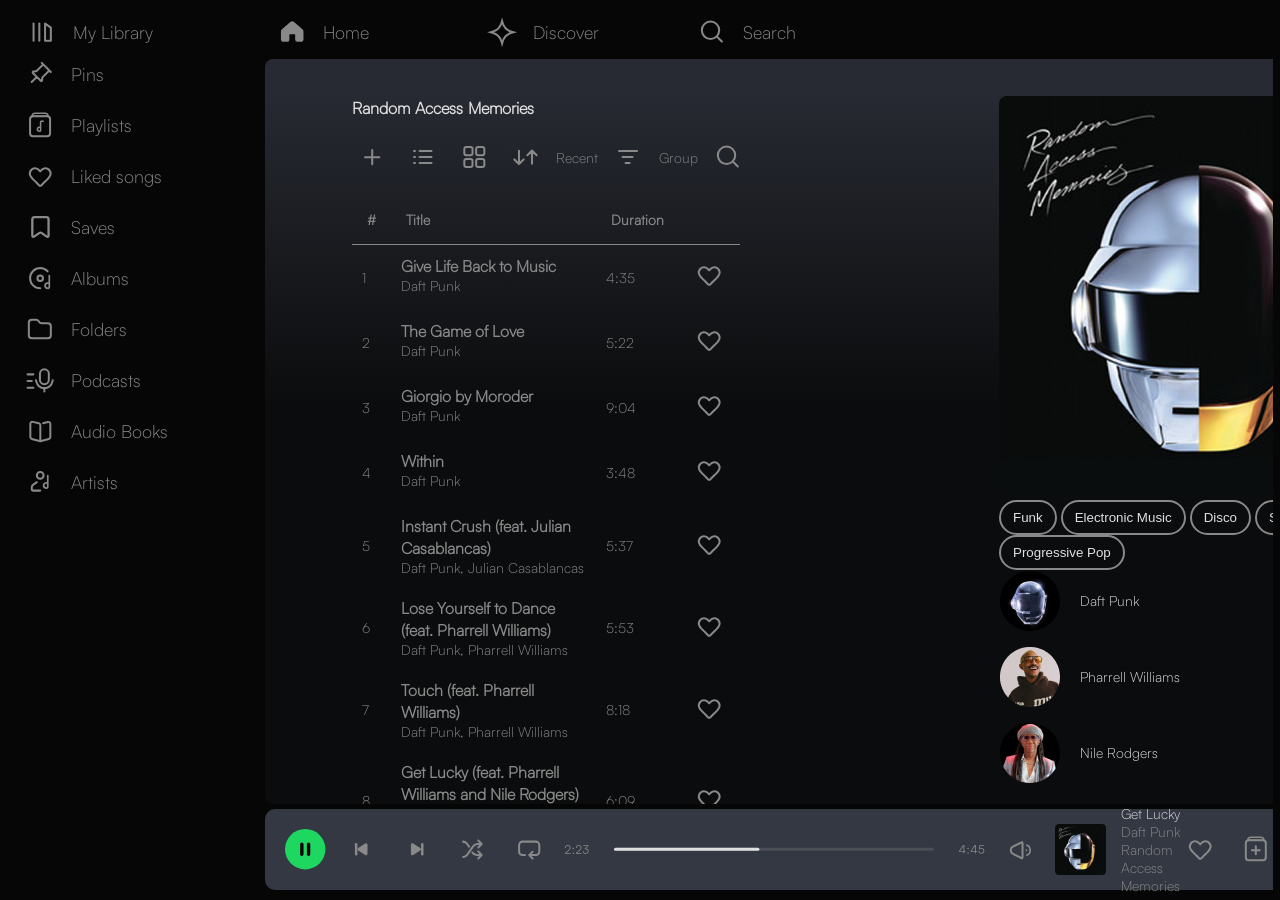
==== pages/album.html @ 38fa193d "add animations" ====
<!DOCTYPE html>
<html lang="en">

<head>
    <meta charset="UTF-8">
    <meta name="viewport" content="width=device-width, initial-scale=1.0">
    <link rel="stylesheet" href="../css/main.css">
    <title>Document</title>
</head>

<body>

    <div class="main-layout container">

        <header class="header-container">

            <!-- Horizontal navigation with 2 lists -->
            <nav class="top-sidebar">

                <!-- 1st list/main navigation top right -->

                <div class="header-navigation">
                    <ul class="main-nav-list">

                        <li class="nav-link"><a href="/pages/library.html">

                                <svg class="nav-icon" width="41" height="41" viewBox="0 0 41 41" fill="none"
                                    xmlns="http://www.w3.org/2000/svg">
                                    <path d="M11.562 11.5625V28.8493" stroke="#898989" stroke-width="2.02054"
                                        stroke-linecap="round" stroke-linejoin="round" />
                                    <path d="M17.3242 11.5625V28.8493" stroke="#898989" stroke-width="2.02054"
                                        stroke-linecap="round" stroke-linejoin="round" />
                                    <path d="M23.0865 28.8493V11.5625L28.8488 15.5518V28.8493H23.0865Z" stroke="#898989"
                                        stroke-width="2.02054" stroke-linecap="round" stroke-linejoin="round" />
                                </svg>

                                <span class="nav-text">My Library</span>
                            </a>
                        </li>

                        <li class="nav-link"><a href="/index.html">

                                <svg class="nav-icon" width="41" height="41" viewBox="0 0 41 41" fill="none"
                                    xmlns="http://www.w3.org/2000/svg">
                                    <path
                                        d="M10.1027 19.4329V26.9414C10.1027 27.8713 10.8565 28.6251 11.7865 28.6251H15.154C15.7202 28.6538 16.195 28.2025 16.195 27.6356V22.7282C16.195 21.8025 16.9422 21.0504 17.8679 21.0445L22.6554 21.0135C23.5896 21.0074 24.3501 21.7631 24.3501 22.6972V27.7185C24.3501 28.2192 24.756 28.6251 25.2567 28.6251H28.6243C29.5542 28.6251 30.3081 27.8713 30.3081 26.9414V19.4329C30.3081 18.9376 30.09 18.4674 29.7119 18.1475L21.293 11.0238C20.6652 10.4926 19.7456 10.4926 19.1178 11.0238L10.6988 18.1475C10.3208 18.4674 10.1027 18.9376 10.1027 19.4329Z"
                                        fill="#898989" stroke="#898989" stroke-width="2.3573" stroke-linecap="round"
                                        stroke-linejoin="round" />
                                </svg>

                                <span class="nav-text">Home</span></a></li>

                        <li class="nav-link"><a href="#">

                                <svg class="nav-icon" width="41" height="41" viewBox="0 0 41 41" fill="none"
                                    xmlns="http://www.w3.org/2000/svg">
                                    <path
                                        d="M20.5903 10.8229C21.8159 15.1881 25.2271 18.5993 29.5923 19.8249L31.3872 20.3288L29.5923 20.8327C25.2271 22.0583 21.8159 25.4695 20.5903 29.8346L20.0864 31.6296L19.5825 29.8346C18.357 25.4695 14.9457 22.0583 10.5806 20.8327L8.78564 20.3288L10.5806 19.8249C14.9457 18.5993 18.357 15.1881 19.5825 10.8229L20.0864 9.028L20.5903 10.8229Z"
                                        stroke="#898989" stroke-width="2" />
                                </svg>

                                <span class="nav-text">Discover</span>
                            </a>
                        </li>

                        <li class="nav-link"><a href="./search.html">

                                <svg class="nav-icon" width="41" height="41" viewBox="0 0 41 41" fill="none"
                                    xmlns="http://www.w3.org/2000/svg">
                                    <path
                                        d="M24.7356 24.3607C26.2732 22.7923 27.2213 20.6437 27.2213 18.2738C27.2213 13.4713 23.3281 9.57812 18.5256 9.57812C13.7232 9.57812 9.82999 13.4713 9.82999 18.2738C9.82999 23.0763 13.7232 26.9694 18.5256 26.9694C20.9582 26.9694 23.1574 25.9706 24.7356 24.3607ZM24.7356 24.3607L29.83 29.5781"
                                        stroke="#898989" stroke-width="2.02054" stroke-linecap="round" />
                                </svg>

                                <span class="nav-text">Search</span>
                            </a>
                        </li>

                    </ul>
                </div>

                <!-- 2nd list / Top left navigation with icons inside -->

                <div class="icon-nav">
                    <ul class="action-nav-list">
                        <li class="top-nav-link"><a href="#">
                                <svg class="nav-icon" width="41" height="41" viewBox="0 0 41 41" fill="none"
                                    xmlns="http://www.w3.org/2000/svg">
                                    <path
                                        d="M27.8736 24.2741H12.8179C11.6282 24.2741 10.9784 22.8866 11.74 21.9727L12.9945 20.4673C13.2098 20.2088 13.3174 19.882 13.3141 19.5456C13.2934 17.4262 13.6655 9.54102 20.3457 9.54102C27.0259 9.54102 27.398 17.4262 27.3774 19.5456C27.3741 19.882 27.4816 20.2088 27.697 20.4673L28.9515 21.9727C29.7131 22.8866 29.0632 24.2741 27.8736 24.2741Z"
                                        stroke="#898989" stroke-width="1.6838" stroke-linecap="round"
                                        stroke-linejoin="round" />
                                    <path
                                        d="M16.8379 27.0801C16.8379 27.0801 17.5395 29.1848 20.3458 29.1848C23.1521 29.1848 23.8536 27.0801 23.8536 27.0801"
                                        stroke="#898989" stroke-width="1.6838" stroke-linecap="round"
                                        stroke-linejoin="round" />
                                </svg>
                            </a>
                        </li>

                        <li class="top-nav-link"><a href="#">
                                <svg class="nav-icon" width="41" height="41" viewBox="0 0 41 41" fill="none"
                                    xmlns="http://www.w3.org/2000/svg">
                                    <path
                                        d="M24.7338 12.4639C24.9425 12.9074 25.4713 13.0978 25.9148 12.889C26.3583 12.6803 26.5487 12.1515 26.3399 11.708L24.7338 12.4639ZM13.8048 16.1865C14.6809 16.0443 14.6809 16.0447 14.681 16.0451C14.681 16.0452 14.6811 16.0456 14.6811 16.0457C14.6812 16.0461 14.6812 16.0464 14.6812 16.0465C14.6813 16.0468 14.6813 16.0467 14.6812 16.0462C14.681 16.0451 14.6806 16.0424 14.68 16.0382C14.6787 16.0296 14.6766 16.0148 14.674 15.9941C14.6687 15.9526 14.6611 15.8877 14.6536 15.8029C14.6385 15.6328 14.6236 15.3846 14.6263 15.0851C14.6318 14.4798 14.7089 13.6967 14.9783 12.9307C15.2453 12.1715 15.6926 11.4504 16.4326 10.914C17.1704 10.3793 18.2742 9.97351 19.9514 9.97351V8.19836C17.9791 8.19836 16.4899 8.68016 15.3908 9.47676C14.2941 10.2717 13.661 11.3258 13.3037 12.3418C12.9488 13.3509 12.8578 14.3429 12.8512 15.069C12.8479 15.4352 12.866 15.7418 12.8854 15.96C12.8951 16.0693 12.9052 16.157 12.9132 16.2195C12.9172 16.2508 12.9207 16.2758 12.9234 16.2941C12.9247 16.3033 12.9259 16.3108 12.9267 16.3166C12.9272 16.3195 12.9276 16.3219 12.9279 16.324C12.9281 16.325 12.9282 16.3259 12.9283 16.3267C12.9284 16.3271 12.9285 16.3276 12.9285 16.3278C12.9286 16.3282 12.9287 16.3287 13.8048 16.1865ZM19.9514 9.97351C21.4562 9.97351 22.4981 10.3005 23.2263 10.7507C23.9524 11.1996 24.4245 11.8067 24.7338 12.4639L26.3399 11.708C25.9085 10.7913 25.2234 9.89837 24.1597 9.24076C23.0981 8.58443 21.7176 8.19836 19.9514 8.19836V9.97351Z"
                                        fill="#898989" />
                                    <path
                                        d="M26.1644 16.6309H13.7384C12.2678 16.6309 11.0757 17.823 11.0757 19.2936V28.6131C11.0757 30.0837 12.2678 31.2758 13.7384 31.2758H26.1644C27.635 31.2758 28.8271 30.0837 28.8271 28.6131V19.2936C28.8271 17.823 27.635 16.6309 26.1644 16.6309Z"
                                        stroke="#898989" stroke-width="1.77515" />
                                    <circle cx="19.9514" cy="24.1744" r="2.66272" stroke="#898989"
                                        stroke-width="1.77515" />
                                </svg>
                            </a>
                        </li>


                        <li class="top-nav-link"><a href="#">
                                <svg class="nav-icon-double" width="41" height="41" viewBox="0 0 41 41" fill="none"
                                    xmlns="http://www.w3.org/2000/svg">
                                    <path
                                        d="M29.4 14.3129C29.4 16.1727 27.8923 17.6804 26.0324 17.6804C24.1726 17.6804 22.6649 16.1727 22.6649 14.3129C22.6649 12.453 24.1726 10.9453 26.0324 10.9453C27.8923 10.9453 29.4 12.453 29.4 14.3129Z"
                                        stroke="#898989" stroke-width="2.02054" />
                                    <path
                                        d="M19.1131 23.4167L19.8629 22.9168C21.6899 21.6988 23.8366 21.0488 26.0324 21.0488C28.2282 21.0488 30.3749 21.6988 32.202 22.9168L32.9518 23.4167C33.8886 24.0412 34.4513 25.0927 34.4513 26.2187V27.8962C34.4513 28.7641 33.7477 29.4677 32.8798 29.4677H26.0324H19.185C18.3171 29.4677 17.6135 28.7641 17.6135 27.8962V26.2187C17.6135 25.0927 18.1762 24.0412 19.1131 23.4167Z"
                                        stroke="#898989" stroke-width="2.02054" stroke-linecap="round"
                                        stroke-linejoin="round" />
                                    <path
                                        d="M17.9811 14.3129C17.9811 16.1727 16.4734 17.6804 14.6135 17.6804C12.7537 17.6804 11.246 16.1727 11.246 14.3129C11.246 12.453 12.7537 10.9453 14.6135 10.9453C16.4734 10.9453 17.9811 12.453 17.9811 14.3129Z"
                                        stroke="#898989" stroke-width="2.02054" />
                                    <path
                                        d="M14.6135 21.0488C12.4177 21.0488 10.271 21.6988 8.44398 22.9168L7.69419 23.4167C6.75734 24.0412 6.19461 25.0927 6.19461 26.2187V27.8962C6.19461 28.7641 6.89821 29.4677 7.76614 29.4677H13.8271"
                                        stroke="#898989" stroke-width="2.02054" stroke-linecap="round"
                                        stroke-linejoin="round" />
                                </svg>
                            </a>
                        </li>
                        <li class="top-nav-link"><a href="#">
                                <svg class="nav-icon" width="41" height="41" viewBox="0 0 41 41" fill="none"
                                    xmlns="http://www.w3.org/2000/svg">
                                    <path
                                        d="M22.4407 31.5846H18.208C17.9258 31.5846 17.6812 31.493 17.4743 31.3096C17.2674 31.1263 17.1451 30.8971 17.1075 30.6221L16.7688 28.0646C16.5243 27.973 16.294 27.863 16.0781 27.7346C15.8613 27.6063 15.6495 27.4688 15.4426 27.3221L12.9876 28.3121C12.7242 28.4038 12.4608 28.413 12.1975 28.3396C11.9341 28.2663 11.7272 28.1105 11.5767 27.8721L9.48852 24.3246C9.33802 24.0863 9.29099 23.8296 9.34743 23.5546C9.40387 23.2796 9.54496 23.0596 9.7707 22.8946L11.8871 21.3271C11.8683 21.1988 11.8589 21.0749 11.8589 20.9553V20.2128C11.8589 20.094 11.8683 19.9705 11.8871 19.8421L9.7707 18.2746C9.54496 18.1096 9.40387 17.8896 9.34743 17.6146C9.29099 17.3396 9.33802 17.083 9.48852 16.8446L11.5767 13.2971C11.7084 13.0405 11.9104 12.8799 12.1828 12.8153C12.456 12.7515 12.7242 12.7655 12.9876 12.8571L15.4426 13.8471C15.6495 13.7005 15.8659 13.563 16.0916 13.4346C16.3173 13.3063 16.5431 13.1963 16.7688 13.1046L17.1075 10.5471C17.1451 10.2721 17.2674 10.043 17.4743 9.85964C17.6812 9.67631 17.9258 9.58464 18.208 9.58464H22.4407C22.7229 9.58464 22.9675 9.67631 23.1744 9.85964C23.3813 10.043 23.5036 10.2721 23.5412 10.5471L23.8798 13.1046C24.1244 13.1963 24.355 13.3063 24.5718 13.4346C24.7877 13.563 24.9992 13.7005 25.2061 13.8471L27.6611 12.8571C27.9245 12.7655 28.1878 12.7563 28.4512 12.8296C28.7146 12.903 28.9215 13.0588 29.072 13.2971L31.1602 16.8446C31.3107 17.083 31.3577 17.3396 31.3013 17.6146C31.2448 17.8896 31.1037 18.1096 30.878 18.2746L28.7616 19.8421C28.7804 19.9705 28.7898 20.094 28.7898 20.2128V20.9553C28.7898 21.0749 28.771 21.1988 28.7334 21.3271L30.8498 22.8946C31.0755 23.0596 31.2166 23.2796 31.273 23.5546C31.3295 23.8296 31.2824 24.0863 31.1319 24.3246L29.0438 27.8446C28.8933 28.083 28.6818 28.2436 28.4094 28.3264C28.1363 28.4086 27.868 28.4038 27.6047 28.3121L25.2061 27.3221C24.9992 27.4688 24.7828 27.6063 24.5571 27.7346C24.3313 27.863 24.1056 27.973 23.8798 28.0646L23.5412 30.6221C23.5036 30.8971 23.3813 31.1263 23.1744 31.3096C22.9675 31.493 22.7229 31.5846 22.4407 31.5846Z"
                                        stroke="#898989" stroke-width="2" />
                                    <circle cx="20.3243" cy="20.5848" r="3.34783" stroke="#898989" stroke-width="2" />
                                </svg>
                            </a>
                        </li>
                        <li class="top-nav-link"><a href="#">
                                <svg class="nav-icon" width="32" height="32" viewBox="0 0 32 32" fill="none"
                                    xmlns="http://www.w3.org/2000/svg" xmlns:xlink="http://www.w3.org/1999/xlink">
                                    <rect width="32" height="32" rx="16" fill="url(#pattern0_8033_2040)" />
                                    <defs>
                                        <pattern id="pattern0_8033_2040" patternContentUnits="objectBoundingBox"
                                            width="1" height="1">
                                            <use xlink:href="#image0_8033_2040" transform="scale(0.00208333)" />
                                        </pattern>
                                        <image id="image0_8033_2040" width="480" height="480" preserveAspectRatio="none"
                                            xlink:href="[data-uri]" />
                                    </defs>
                                </svg>

                            </a>
                        </li>
                    </ul>

                </div>


            </nav>
        </header>

        <!-- Sidebar -->

        <aside class="sidebar">
            <nav class="sidebar-content">
                <ul class="sidebar-nav">
                    <li class="nav-link"><a href="#">
                            <svg class="nav-icon" width="41" height="41" viewBox="0 0 41 41" fill="none"
                                xmlns="http://www.w3.org/2000/svg">
                                <path
                                    d="M29.3209 16.4258L30.8388 17.9436M29.3209 16.4258L22.6206 23.1262C22.4974 23.2493 22.4191 23.4101 22.3981 23.5829L22.0634 26.3362C21.9851 26.9808 21.1987 27.2521 20.7395 26.7929L16.811 22.8644M29.3209 16.4258L23.2496 10.3544M21.7318 8.8366L23.2496 10.3544M23.2496 10.3544L16.5492 17.0548C16.4261 17.1779 16.2653 17.2562 16.0925 17.2773L13.3392 17.6119C12.6946 17.6903 12.4233 18.4767 12.8824 18.9358L16.811 22.8644M16.811 22.8644L11.6432 28.0322"
                                    stroke="#898989" stroke-width="2" stroke-linecap="round" stroke-linejoin="round" />
                            </svg>

                            <span>Pins</span></a></li>

                    <li class="nav-link"><a href="#">
                            <svg class="nav-icon" width="41" height="41" viewBox="0 0 41 41" fill="none"
                                xmlns="http://www.w3.org/2000/svg">
                                <rect width="20" height="20" rx="3" transform="matrix(1 0 0 -1 10.0757 31.3301)"
                                    stroke="#898989" stroke-width="2" stroke-linejoin="round" />
                                <path
                                    d="M12.0757 11.3301H28.0757C28.0757 9.67322 26.7325 8.33008 25.0757 8.33008H15.0757C13.4188 8.33008 12.0757 9.67322 12.0757 11.3301Z"
                                    stroke="#898989" stroke-width="1.5" stroke-linejoin="round" />
                                <path
                                    d="M20.5883 22.286V16.9551C20.5883 16.6099 20.8681 16.3301 21.2133 16.3301H23.3297M20.5883 22.286V25.303C20.5883 25.8578 20.1944 26.3413 19.6397 26.3289C18.6777 26.3075 17.3297 25.9738 17.3297 24.2713C17.3297 21.6242 20.5883 22.286 20.5883 22.286Z"
                                    stroke="#898989" stroke-width="1.5" stroke-linecap="round"
                                    stroke-linejoin="round" />
                            </svg>

                            <span>Playlists</span></a></li>
                    <li class="nav-link"><a href="/pages/likedsongs.html">

                            <svg class="nav-icon" width="41" height="41" viewBox="0 0 41 41" fill="none"
                                xmlns="http://www.w3.org/2000/svg">
                                <path
                                    d="M22.0692 13.5685L20.2054 15.3745L18.3415 13.5685C16.3872 11.6749 13.252 11.7794 11.4282 13.7991C9.65841 15.7589 9.41476 18.6943 11.0173 20.793C11.2143 21.0509 11.4079 21.2979 11.5922 21.524C12.7586 22.9549 15.3036 25.4539 16.5788 26.7949C17.5209 27.7857 18.3677 28.6121 19.0057 29.214C19.6794 29.8496 20.7193 29.8357 21.3943 29.2014C22.5707 28.0961 24.3746 26.3743 25.6453 25.0379C26.9204 23.6969 27.6521 22.9549 28.8186 21.524C29.0028 21.2979 29.1965 21.0509 29.3934 20.793C30.996 18.6943 30.7523 15.7589 28.9826 13.7991C27.1587 11.7794 24.0236 11.6749 22.0692 13.5685Z"
                                    stroke="#898989" stroke-width="2.02054" stroke-linecap="round"
                                    stroke-linejoin="round" />
                            </svg>
                            <span>Liked songs</span></a></li>

                    <li class="nav-link"><a href="#">
                            <svg class="nav-icon" width="41" height="41" viewBox="0 0 41 41" fill="none"
                                xmlns="http://www.w3.org/2000/svg">
                                <path
                                    d="M12.3243 12.4017V28.7055C12.3243 29.6489 13.3907 30.1977 14.1583 29.6493L19.095 26.1232C19.9016 25.5471 20.985 25.5471 21.7916 26.1232L26.7283 29.6493C27.4959 30.1977 28.5623 29.6489 28.5623 28.7055V12.4017C28.5623 11.1206 27.5237 10.082 26.2426 10.082H14.644C13.3629 10.082 12.3243 11.1206 12.3243 12.4017Z"
                                    stroke="#898989" stroke-width="2.3197" />
                            </svg>
                            <span>Saves</span></a></li>

                    <li class="nav-link"><a href="/pages/album.html">
                            <svg class="nav-icon" width="41" height="41" viewBox="0 0 41 41" fill="none"
                                xmlns="http://www.w3.org/2000/svg">
                                <circle cx="20.2054" cy="20.2065" r="2.75528" stroke="#898989" stroke-width="2.02054" />
                                <path
                                    d="M20.2053 30.3089C14.6257 30.3089 10.1026 25.7858 10.1026 20.2062C10.1026 14.6267 14.6257 10.1035 20.2053 10.1035C23.1179 10.1035 25.7427 11.3361 27.5864 13.3081"
                                    stroke="#898989" stroke-width="2.02054" stroke-linecap="round" />
                                <path
                                    d="M29.2959 17.5801V25.1571M29.2959 25.1571V28.9201C29.2959 29.6692 28.7624 30.3226 28.0136 30.299C26.7754 30.26 25.0864 29.8159 25.0864 27.6828C25.0864 24.3152 29.2959 25.1571 29.2959 25.1571Z"
                                    stroke="#898989" stroke-width="1.68378" stroke-linecap="round"
                                    stroke-linejoin="round" />
                            </svg>
                            <span>Albums</span></a></li>
                    <li class="nav-link"><a href="#">
                            <svg class="nav-icon" width="41" height="41" viewBox="0 0 41 41" fill="none"
                                xmlns="http://www.w3.org/2000/svg">
                                <path
                                    d="M30.8324 26.3301C30.8324 27.9869 29.4893 29.3301 27.8324 29.3301H11.8324C10.1755 29.3301 8.8324 27.9869 8.8324 26.3301V14.1301V13.8301C8.8324 12.1732 10.1755 10.8301 11.8324 10.8301H16.192C17.2142 10.8301 18.166 11.3505 18.7177 12.2111L19.0625 12.7491C19.6142 13.6096 20.566 14.1301 21.5882 14.1301H27.8324C29.4893 14.1301 30.8324 15.4732 30.8324 17.1301V26.3301Z"
                                    stroke="#898989" stroke-width="2" stroke-linejoin="round" />
                            </svg>
                            <span>Folders</span></a></li>
                    <li class="nav-link"><a href="#">
                            <svg class="nav-icon" width="41" height="41" viewBox="0 0 41 41" fill="none"
                                xmlns="http://www.w3.org/2000/svg">
                                <path
                                    d="M19.9314 13.7771V19.7066C19.9314 22.1626 21.9224 24.1536 24.3785 24.1536C26.8345 24.1536 28.8255 22.1626 28.8255 19.7066V18.7183V13.7771C28.8255 11.3211 26.8345 9.33008 24.3785 9.33008C21.9224 9.33008 19.9314 11.3211 19.9314 13.7771Z"
                                    stroke="#898989" stroke-width="2.016" stroke-linecap="round" />
                                <path
                                    d="M15.9784 20.2012C15.9784 20.2012 16.9666 28.1071 24.3784 28.1071M24.3784 28.1071C31.7902 28.1071 32.7784 20.2012 32.7784 20.2012M24.3784 28.1071V31.5659"
                                    stroke="#898989" stroke-width="2.016" stroke-linecap="round" />
                                <path d="M7.57837 14.3711H13.4584" stroke="#898989" stroke-width="2.016"
                                    stroke-linecap="round" />
                                <path d="M7.57837 21.0898H11.7784" stroke="#898989" stroke-width="2.016"
                                    stroke-linecap="round" />
                                <path d="M7.57837 27.8105H13.4584" stroke="#898989" stroke-width="2.016"
                                    stroke-linecap="round" />
                            </svg>
                            <span>Podcasts</span></a></li>
                    <li class="nav-link"><a href="#">
                            <svg class="nav-icon" width="41" height="41" viewBox="0 0 41 41" fill="none"
                                xmlns="http://www.w3.org/2000/svg">
                                <path
                                    d="M20.3297 30.3301L11.7921 27.9475C10.9276 27.7062 10.3297 26.9186 10.3297 26.0211V12.8486C10.3297 11.561 11.5286 10.6089 12.7827 10.9006L18.7827 12.2959C19.6886 12.5066 20.3297 13.3139 20.3297 14.2439V30.3301ZM20.3297 30.3301L28.8673 27.9475C29.7318 27.7062 30.3297 26.9186 30.3297 26.0211V12.9126C30.3297 11.6049 29.0954 10.649 27.8294 10.9762L23.1297 12.1905"
                                    stroke="#898989" stroke-width="2" stroke-linecap="round" stroke-linejoin="round" />
                            </svg>
                            <span>Audio Books</span></a></li>
                    <li class="nav-link"><a href="#">
                            <svg class="nav-icon" width="41" height="41" viewBox="0 0 41 41" fill="none"
                                xmlns="http://www.w3.org/2000/svg">
                                <path
                                    d="M23.573 13.4691C23.573 15.329 22.0653 16.8367 20.2055 16.8367C18.3456 16.8367 16.8379 15.329 16.8379 13.4691C16.8379 11.6093 18.3456 10.1016 20.2055 10.1016C22.0653 10.1016 23.573 11.6093 23.573 13.4691Z"
                                    stroke="#898989" stroke-width="2.02054" />
                                <path
                                    d="M16.8379 20.2051L13.2861 22.5729C12.3493 23.1975 11.7866 24.249 11.7866 25.3749V27.0525C11.7866 27.9204 12.4902 28.624 13.3581 28.624H20.2055"
                                    stroke="#898989" stroke-width="2.02054" stroke-linecap="round"
                                    stroke-linejoin="round" />
                                <path
                                    d="M27.7825 13.4688V21.0458M27.7825 21.0458V24.8088C27.7825 25.5579 27.249 26.2113 26.5003 26.1877C25.262 26.1487 23.5731 25.7046 23.5731 23.5715C23.5731 20.2039 27.7825 21.0458 27.7825 21.0458Z"
                                    stroke="#898989" stroke-width="1.68378" stroke-linecap="round"
                                    stroke-linejoin="round" />
                            </svg>
                            <span>Artists</span></a></li>
                </ul>
            </nav>
        </aside>

        <!-- Main Content of Album -->



        <main class="main-content-album-bg">

            <section class="album-options">

                <!-- Inner navbar -->

                <section class="album-header">

                    <h1>Random Access Memories</h1>

                    <div class="filter-buttons">
                        <img src="../assets/icons/icons-big/Name=Add Simple, Filled=No.svg" alt="Add">

                        <img src="../assets/icons/icons-big/Name=List, Filled=No.svg" alt="List">
                        <img src="../assets/icons/icons-big/Name=Grid, Filled=No.svg" alt="Grid">
                        <img src="../assets/icons/icons-big/Name=Sort, Filled=No.svg" alt="Sort">
                        <span>Recent</span>
                        <img src="../assets/icons/icons-big/Name=Filter, Filled=No.svg" alt="Filter">
                        <span>Group</span>
                        <img src="../assets/icons/icons-big/Name=Search, Filled=No.svg" alt="Search">

                    </div>


                </section>

                <!-- Table -->

                <table class="playlist-table">
                    <thead>
                        <tr>
                            <th>#</th>
                            <th>Title</th>
                            <th>Duration</th>
                            <th></th>
                        </tr>
                    </thead>
                    <tbody>
                        <tr>
                            <td>1</td>
                            <td class="track-info">
                                <div>
                                    <span class="track-name">Give Life Back to Music</span>
                                    <span class="artist-name">Daft Punk</span>
                                </div>
                            </td>
                            <td>4:35</td>
                            <td class="heart-outline">
                                <svg width="41" height="41" viewBox="0 0 41 41" fill="none"
                                    xmlns="http://www.w3.org/2000/svg">
                                    <path
                                        d="M22.0692 13.5685L20.2054 15.3745L18.3415 13.5685C16.3872 11.6749 13.252 11.7794 11.4282 13.7991C9.65841 15.7589 9.41476 18.6943 11.0173 20.793C11.2143 21.0509 11.4079 21.2979 11.5922 21.524C12.7586 22.9549 15.3036 25.4539 16.5788 26.7949C17.5209 27.7857 18.3677 28.6121 19.0057 29.214C19.6794 29.8496 20.7193 29.8357 21.3943 29.2014C22.5707 28.0961 24.3746 26.3743 25.6453 25.0379C26.9204 23.6969 27.6521 22.9549 28.8186 21.524C29.0028 21.2979 29.1965 21.0509 29.3934 20.793C30.996 18.6943 30.7523 15.7589 28.9826 13.7991C27.1587 11.7794 24.0236 11.6749 22.0692 13.5685Z"
                                        stroke="#898989" stroke-width="2.02054" stroke-linecap="round"
                                        stroke-linejoin="round" />
                                </svg>
                            </td>
                        </tr>

                        <tr>
                            <td>2</td>
                            <td class="track-info">
                                <div>
                                    <span class="track-name">The Game of Love</span>
                                    <span class="artist-name">Daft Punk</span>
                                </div>
                            </td>
                            <td>5:22</td>
                            <td class="heart-outline">
                                <svg width="41" height="41" viewBox="0 0 41 41" fill="none"
                                    xmlns="http://www.w3.org/2000/svg">
                                    <path
                                        d="M22.0692 13.5685L20.2054 15.3745L18.3415 13.5685C16.3872 11.6749 13.252 11.7794 11.4282 13.7991C9.65841 15.7589 9.41476 18.6943 11.0173 20.793C11.2143 21.0509 11.4079 21.2979 11.5922 21.524C12.7586 22.9549 15.3036 25.4539 16.5788 26.7949C17.5209 27.7857 18.3677 28.6121 19.0057 29.214C19.6794 29.8496 20.7193 29.8357 21.3943 29.2014C22.5707 28.0961 24.3746 26.3743 25.6453 25.0379C26.9204 23.6969 27.6521 22.9549 28.8186 21.524C29.0028 21.2979 29.1965 21.0509 29.3934 20.793C30.996 18.6943 30.7523 15.7589 28.9826 13.7991C27.1587 11.7794 24.0236 11.6749 22.0692 13.5685Z"
                                        stroke="#898989" stroke-width="2.02054" stroke-linecap="round"
                                        stroke-linejoin="round" />
                                </svg>
                            </td>
                        </tr>

                        <tr>
                            <td>3</td>
                            <td class="track-info">
                                <div>
                                    <span class="track-name">Giorgio by Moroder</span>
                                    <span class="artist-name">Daft Punk</span>
                                </div>
                            </td>
                            <td>9:04</td>
                            <td class="heart-outline">
                                <svg width="41" height="41" viewBox="0 0 41 41" fill="none"
                                    xmlns="http://www.w3.org/2000/svg">
                                    <path
                                        d="M22.0692 13.5685L20.2054 15.3745L18.3415 13.5685C16.3872 11.6749 13.252 11.7794 11.4282 13.7991C9.65841 15.7589 9.41476 18.6943 11.0173 20.793C11.2143 21.0509 11.4079 21.2979 11.5922 21.524C12.7586 22.9549 15.3036 25.4539 16.5788 26.7949C17.5209 27.7857 18.3677 28.6121 19.0057 29.214C19.6794 29.8496 20.7193 29.8357 21.3943 29.2014C22.5707 28.0961 24.3746 26.3743 25.6453 25.0379C26.9204 23.6969 27.6521 22.9549 28.8186 21.524C29.0028 21.2979 29.1965 21.0509 29.3934 20.793C30.996 18.6943 30.7523 15.7589 28.9826 13.7991C27.1587 11.7794 24.0236 11.6749 22.0692 13.5685Z"
                                        stroke="#898989" stroke-width="2.02054" stroke-linecap="round"
                                        stroke-linejoin="round" />
                                </svg>
                            </td>
                        </tr>

                        <tr>
                            <td>4</td>
                            <td class="track-info">
                                <div>
                                    <span class="track-name">Within</span>
                                    <span class="artist-name">Daft Punk</span>
                                </div>
                            </td>
                            <td>3:48</td>
                            <td class="heart-outline">
                                <svg width="41" height="41" viewBox="0 0 41 41" fill="none"
                                    xmlns="http://www.w3.org/2000/svg">
                                    <path
                                        d="M22.0692 13.5685L20.2054 15.3745L18.3415 13.5685C16.3872 11.6749 13.252 11.7794 11.4282 13.7991C9.65841 15.7589 9.41476 18.6943 11.0173 20.793C11.2143 21.0509 11.4079 21.2979 11.5922 21.524C12.7586 22.9549 15.3036 25.4539 16.5788 26.7949C17.5209 27.7857 18.3677 28.6121 19.0057 29.214C19.6794 29.8496 20.7193 29.8357 21.3943 29.2014C22.5707 28.0961 24.3746 26.3743 25.6453 25.0379C26.9204 23.6969 27.6521 22.9549 28.8186 21.524C29.0028 21.2979 29.1965 21.0509 29.3934 20.793C30.996 18.6943 30.7523 15.7589 28.9826 13.7991C27.1587 11.7794 24.0236 11.6749 22.0692 13.5685Z"
                                        stroke="#898989" stroke-width="2.02054" stroke-linecap="round"
                                        stroke-linejoin="round" />
                                </svg>
                            </td>
                        </tr>

                        <tr>
                            <td>5</td>
                            <td class="track-info">
                                <div>
                                    <span class="track-name">Instant Crush (feat. Julian Casablancas)</span>
                                    <span class="artist-name">Daft Punk, Julian Casablancas</span>
                                </div>
                            </td>
                            <td>5:37</td>
                            <td class="heart-outline">
                                <svg width="41" height="41" viewBox="0 0 41 41" fill="none"
                                    xmlns="http://www.w3.org/2000/svg">
                                    <path
                                        d="M22.0692 13.5685L20.2054 15.3745L18.3415 13.5685C16.3872 11.6749 13.252 11.7794 11.4282 13.7991C9.65841 15.7589 9.41476 18.6943 11.0173 20.793C11.2143 21.0509 11.4079 21.2979 11.5922 21.524C12.7586 22.9549 15.3036 25.4539 16.5788 26.7949C17.5209 27.7857 18.3677 28.6121 19.0057 29.214C19.6794 29.8496 20.7193 29.8357 21.3943 29.2014C22.5707 28.0961 24.3746 26.3743 25.6453 25.0379C26.9204 23.6969 27.6521 22.9549 28.8186 21.524C29.0028 21.2979 29.1965 21.0509 29.3934 20.793C30.996 18.6943 30.7523 15.7589 28.9826 13.7991C27.1587 11.7794 24.0236 11.6749 22.0692 13.5685Z"
                                        stroke="#898989" stroke-width="2.02054" stroke-linecap="round"
                                        stroke-linejoin="round" />
                                </svg>
                            </td>
                        </tr>

                        <tr>
                            <td>6</td>
                            <td class="track-info">
                                <div>
                                    <span class="track-name">Lose Yourself to Dance (feat. Pharrell Williams)</span>
                                    <span class="artist-name">Daft Punk, Pharrell Williams</span>
                                </div>
                            </td>
                            <td>5:53</td>
                            <td class="heart-outline">
                                <svg width="41" height="41" viewBox="0 0 41 41" fill="none"
                                    xmlns="http://www.w3.org/2000/svg">
                                    <path
                                        d="M22.0692 13.5685L20.2054 15.3745L18.3415 13.5685C16.3872 11.6749 13.252 11.7794 11.4282 13.7991C9.65841 15.7589 9.41476 18.6943 11.0173 20.793C11.2143 21.0509 11.4079 21.2979 11.5922 21.524C12.7586 22.9549 15.3036 25.4539 16.5788 26.7949C17.5209 27.7857 18.3677 28.6121 19.0057 29.214C19.6794 29.8496 20.7193 29.8357 21.3943 29.2014C22.5707 28.0961 24.3746 26.3743 25.6453 25.0379C26.9204 23.6969 27.6521 22.9549 28.8186 21.524C29.0028 21.2979 29.1965 21.0509 29.3934 20.793C30.996 18.6943 30.7523 15.7589 28.9826 13.7991C27.1587 11.7794 24.0236 11.6749 22.0692 13.5685Z"
                                        stroke="#898989" stroke-width="2.02054" stroke-linecap="round"
                                        stroke-linejoin="round" />
                                </svg>
                            </td>
                        </tr>

                        <tr>
                            <td>7</td>
                            <td class="track-info">
                                <div>
                                    <span class="track-name">Touch (feat. Pharrell Williams)</span>
                                    <span class="artist-name">Daft Punk, Pharrell Williams</span>
                                </div>
                            </td>
                            <td>8:18</td>
                            <td class="heart-outline">
                                <svg width="41" height="41" viewBox="0 0 41 41" fill="none"
                                    xmlns="http://www.w3.org/2000/svg">
                                    <path
                                        d="M22.0692 13.5685L20.2054 15.3745L18.3415 13.5685C16.3872 11.6749 13.252 11.7794 11.4282 13.7991C9.65841 15.7589 9.41476 18.6943 11.0173 20.793C11.2143 21.0509 11.4079 21.2979 11.5922 21.524C12.7586 22.9549 15.3036 25.4539 16.5788 26.7949C17.5209 27.7857 18.3677 28.6121 19.0057 29.214C19.6794 29.8496 20.7193 29.8357 21.3943 29.2014C22.5707 28.0961 24.3746 26.3743 25.6453 25.0379C26.9204 23.6969 27.6521 22.9549 28.8186 21.524C29.0028 21.2979 29.1965 21.0509 29.3934 20.793C30.996 18.6943 30.7523 15.7589 28.9826 13.7991C27.1587 11.7794 24.0236 11.6749 22.0692 13.5685Z"
                                        stroke="#898989" stroke-width="2.02054" stroke-linecap="round"
                                        stroke-linejoin="round" />
                                </svg>
                            </td>
                        </tr>

                        <tr>
                            <td>8</td>
                            <td class="track-info">
                                <div>
                                    <span class="track-name">Get Lucky (feat. Pharrell Williams and Nile Rodgers)</span>
                                    <span class="artist-name">Daft Punk, Pharrell Williams, Nile Rodgers</span>
                                </div>
                            </td>
                            <td>6:09</td>
                            <td class="heart-outline">
                                <svg width="41" height="41" viewBox="0 0 41 41" fill="none"
                                    xmlns="http://www.w3.org/2000/svg">
                                    <path
                                        d="M22.0692 13.5685L20.2054 15.3745L18.3415 13.5685C16.3872 11.6749 13.252 11.7794 11.4282 13.7991C9.65841 15.7589 9.41476 18.6943 11.0173 20.793C11.2143 21.0509 11.4079 21.2979 11.5922 21.524C12.7586 22.9549 15.3036 25.4539 16.5788 26.7949C17.5209 27.7857 18.3677 28.6121 19.0057 29.214C19.6794 29.8496 20.7193 29.8357 21.3943 29.2014C22.5707 28.0961 24.3746 26.3743 25.6453 25.0379C26.9204 23.6969 27.6521 22.9549 28.8186 21.524C29.0028 21.2979 29.1965 21.0509 29.3934 20.793C30.996 18.6943 30.7523 15.7589 28.9826 13.7991C27.1587 11.7794 24.0236 11.6749 22.0692 13.5685Z"
                                        stroke="#898989" stroke-width="2.02054" stroke-linecap="round"
                                        stroke-linejoin="round" />
                                </svg>
                            </td>
                        </tr>

                        <tr>
                            <td>9</td>
                            <td class="track-info">
                                <div>
                                    <span class="track-name">Beyond</span>
                                    <span class="artist-name">Daft Punk</span>
                                </div>
                            </td>
                            <td>4:50</td>
                            <td class="heart-outline">
                                <svg width="41" height="41" viewBox="0 0 41 41" fill="none"
                                    xmlns="http://www.w3.org/2000/svg">
                                    <path
                                        d="M22.0692 13.5685L20.2054 15.3745L18.3415 13.5685C16.3872 11.6749 13.252 11.7794 11.4282 13.7991C9.65841 15.7589 9.41476 18.6943 11.0173 20.793C11.2143 21.0509 11.4079 21.2979 11.5922 21.524C12.7586 22.9549 15.3036 25.4539 16.5788 26.7949C17.5209 27.7857 18.3677 28.6121 19.0057 29.214C19.6794 29.8496 20.7193 29.8357 21.3943 29.2014C22.5707 28.0961 24.3746 26.3743 25.6453 25.0379C26.9204 23.6969 27.6521 22.9549 28.8186 21.524C29.0028 21.2979 29.1965 21.0509 29.3934 20.793C30.996 18.6943 30.7523 15.7589 28.9826 13.7991C27.1587 11.7794 24.0236 11.6749 22.0692 13.5685Z"
                                        stroke="#898989" stroke-width="2.02054" stroke-linecap="round"
                                        stroke-linejoin="round" />
                                </svg>
                            </td>

                        </tr>

                        <tr>
                            <td>10</td>
                            <td class="track-info">
                                <div>
                                    <span class="track-name">Motherboard</span>
                                    <span class="artist-name">Daft Punk</span>
                                </div>
                            </td>
                            <td>5:41</td>
                            <td class="heart-outline">
                                <svg width="41" height="41" viewBox="0 0 41 41" fill="none"
                                    xmlns="http://www.w3.org/2000/svg">
                                    <path
                                        d="M22.0692 13.5685L20.2054 15.3745L18.3415 13.5685C16.3872 11.6749 13.252 11.7794 11.4282 13.7991C9.65841 15.7589 9.41476 18.6943 11.0173 20.793C11.2143 21.0509 11.4079 21.2979 11.5922 21.524C12.7586 22.9549 15.3036 25.4539 16.5788 26.7949C17.5209 27.7857 18.3677 28.6121 19.0057 29.214C19.6794 29.8496 20.7193 29.8357 21.3943 29.2014C22.5707 28.0961 24.3746 26.3743 25.6453 25.0379C26.9204 23.6969 27.6521 22.9549 28.8186 21.524C29.0028 21.2979 29.1965 21.0509 29.3934 20.793C30.996 18.6943 30.7523 15.7589 28.9826 13.7991C27.1587 11.7794 24.0236 11.6749 22.0692 13.5685Z"
                                        stroke="#898989" stroke-width="2.02054" stroke-linecap="round"
                                        stroke-linejoin="round" />
                                </svg>
                            </td>

                        </tr>

                        <tr>
                            <td>11</td>
                            <td class="track-info">
                                <div>
                                    <span class="track-name">Fragments of Time (feat. Todd Edwards)</span>
                                    <span class="artist-name">Daft Punk, Todd Edwards</span>
                                </div>
                            </td>
                            <td>4:38</td>
                            <td class="heart-outline">
                                <svg width="41" height="41" viewBox="0 0 41 41" fill="none"
                                    xmlns="http://www.w3.org/2000/svg">
                                    <path
                                        d="M22.0692 13.5685L20.2054 15.3745L18.3415 13.5685C16.3872 11.6749 13.252 11.7794 11.4282 13.7991C9.65841 15.7589 9.41476 18.6943 11.0173 20.793C11.2143 21.0509 11.4079 21.2979 11.5922 21.524C12.7586 22.9549 15.3036 25.4539 16.5788 26.7949C17.5209 27.7857 18.3677 28.6121 19.0057 29.214C19.6794 29.8496 20.7193 29.8357 21.3943 29.2014C22.5707 28.0961 24.3746 26.3743 25.6453 25.0379C26.9204 23.6969 27.6521 22.9549 28.8186 21.524C29.0028 21.2979 29.1965 21.0509 29.3934 20.793C30.996 18.6943 30.7523 15.7589 28.9826 13.7991C27.1587 11.7794 24.0236 11.6749 22.0692 13.5685Z"
                                        stroke="#898989" stroke-width="2.02054" stroke-linecap="round"
                                        stroke-linejoin="round" />
                                </svg>
                            </td>

                        </tr>

                        <tr>
                            <td>12</td>
                            <td class="track-info">
                                <div>
                                    <span class="track-name">Doin’ it Right (feat. Panda Bear)</span>
                                    <span class="artist-name">Daft Punk, Panda Bear</span>
                                </div>
                            </td>
                            <td>4:11</td>
                            <td class="heart-outline">
                                <svg width="41" height="41" viewBox="0 0 41 41" fill="none"
                                    xmlns="http://www.w3.org/2000/svg">
                                    <path
                                        d="M22.0692 13.5685L20.2054 15.3745L18.3415 13.5685C16.3872 11.6749 13.252 11.7794 11.4282 13.7991C9.65841 15.7589 9.41476 18.6943 11.0173 20.793C11.2143 21.0509 11.4079 21.2979 11.5922 21.524C12.7586 22.9549 15.3036 25.4539 16.5788 26.7949C17.5209 27.7857 18.3677 28.6121 19.0057 29.214C19.6794 29.8496 20.7193 29.8357 21.3943 29.2014C22.5707 28.0961 24.3746 26.3743 25.6453 25.0379C26.9204 23.6969 27.6521 22.9549 28.8186 21.524C29.0028 21.2979 29.1965 21.0509 29.3934 20.793C30.996 18.6943 30.7523 15.7589 28.9826 13.7991C27.1587 11.7794 24.0236 11.6749 22.0692 13.5685Z"
                                        stroke="#898989" stroke-width="2.02054" stroke-linecap="round"
                                        stroke-linejoin="round" />
                                </svg>
                            </td>

                        </tr>

                        <tr>
                            <td>13</td>
                            <td class="track-info">
                                <div>
                                    <span class="track-name">Contact</span>
                                    <span class="artist-name">Daft Punk</span>
                                </div>
                            </td>
                            <td>6:23</td>
                            <td class="heart-outline">
                                <svg width="41" height="41" viewBox="0 0 41 41" fill="none"
                                    xmlns="http://www.w3.org/2000/svg">
                                    <path
                                        d="M22.0692 13.5685L20.2054 15.3745L18.3415 13.5685C16.3872 11.6749 13.252 11.7794 11.4282 13.7991C9.65841 15.7589 9.41476 18.6943 11.0173 20.793C11.2143 21.0509 11.4079 21.2979 11.5922 21.524C12.7586 22.9549 15.3036 25.4539 16.5788 26.7949C17.5209 27.7857 18.3677 28.6121 19.0057 29.214C19.6794 29.8496 20.7193 29.8357 21.3943 29.2014C22.5707 28.0961 24.3746 26.3743 25.6453 25.0379C26.9204 23.6969 27.6521 22.9549 28.8186 21.524C29.0028 21.2979 29.1965 21.0509 29.3934 20.793C30.996 18.6943 30.7523 15.7589 28.9826 13.7991C27.1587 11.7794 24.0236 11.6749 22.0692 13.5685Z"
                                        stroke="#898989" stroke-width="2.02054" stroke-linecap="round"
                                        stroke-linejoin="round" />
                                </svg>
                            </td>

                        </tr>
                    </tbody>
                </table>

            </section>
            <section class="album-details">

                <img class="main-cover" src="/assets/images/liked-songs/liked-songs.png" alt="Cover">
                
                <section class="button-options">
                    <button class="music-genre">Funk</button>
                    <button class="music-genre">Electronic Music</button>
                    <button class="music-genre">Disco</button>
                    <button class="music-genre">Soft Rock</button>
                    <button class="music-genre">Progressive Pop</button>
                </section>

                 <div class="liked-songs-playlist">
                        <ul>
                            <li>
                                <img src="/assets/images/liked-songs/Frame 145.png" alt="">
                                <div class="info-wrapper">
                                    <p class="artist">Daft Punk</p>
                                   
                                </div>
                            </li>
                            <li><img src="/assets/images/liked-songs/Frame 145 (2).png" alt="">
                                <div class="info-wrapper">
                                    <p class="artist">Pharrell Williams</p>
                                   

                                </div>

                            </li>

                            <li><img src="/assets/images/liked-songs/Frame 145 (3).png" alt="">
                                <div class="info-wrapper">
                                    <p class="artist">Nile Rodgers</p>
                                    
                                </div>
                            </li>
                        </ul>
                    </div>

            </section>


        </main>

        <!-- Footer -->

        <footer class="player">
            <div class="space-for-icons">
                <div class="player-left">
                    <img src="../assets/icons/icons-big/Name=Pause, Filled=No.svg" alt="Pause">
                    <img src="../assets/icons/icons-big/Name=Prev, Filled=No.svg" alt="Previous">
                    <img src="../assets/icons/icons-big/Name=Next, Filled=No.svg" alt="Next">
                    <img src="../assets/icons/icons-big/Name=Shuffle, Filled=No.svg" alt="Shuffle">
                    <img src="../assets/icons/icons-big/Name=Loop, Filled=No.svg" alt="Loop">
                    <img src="../assets/icons/player-icons/2_23.svg" alt="time2_23">
                    <img class="space" src="../assets/icons/player-icons/track.svg" alt="track">
                    <img src="../assets/icons/player-icons/4_45.svg" alt="time4_45">
                    <img src="../assets/icons/player-icons/icons big (1).svg" alt="Sound">


                    <div class="song-info">
                        <img class="current-song" src="../assets/icons/player-icons/Rectangle 6.svg"
                            alt="Album Picture">
                        <div class="song-text">
                            <p class="song-name">Get Lucky</p>
                            <p class="artist-name">Daft Punk</p>
                            <p class="album-name">Random Access Memories</p>
                        </div>
                    </div>

                </div>



                <div class="player-right">

                    <img src="../assets/icons/icons-big/Name=Like, Filled=No.svg" alt="Llike">
                    <img src="../assets/icons/icons-big/Name=Add to Playlist, Filled=No.svg" alt="Add to Playlist">
                    <img src="../assets/icons/icons-big/Name=Lyrics, Filled=No.svg" alt="Lyrics">
                    <img src="../assets/icons/icons-big/Name=Device, Filled=No.svg" alt="Device">
                    <img src="../assets/icons/icons-big/Name=More, Filled=No.svg" alt="More">
                    <img src="../assets/icons/player-icons/Frame 62.svg" alt="Line">
                    <img src="../assets/icons/player-icons/DJ.svg" alt="DJ">
                    <img src="../assets/icons/icons-big/Name=Queue, Filled=No.svg" alt="Queue">


                </div>

            </div>
        </footer>

    </div>

</body>

</html>
---- css/main.css ----
@charset "UTF-8";
/* დასადგენი მაქვს ეს რისი ფერია */
/* სქროლის ხაზის გასაქრობად */
* {
  box-sizing: border-box;
  padding: 0;
  margin: 0;
}

ul, ol {
  list-style: none;
  padding: 0;
  margin: 0;
}

li {
  cursor: pointer;
}

a {
  text-decoration: none;
  color: inherit; /* ეს მინდა თუ მაინც ისე შევიყვანო ფერი? */
}

body {
  font-family: "Satoshi-Light";
  background-color: #060606;
  color: #898989;
  font-size: 14px;
  font-weight: 400;
  margin: 0;
  padding-right: 7px;
}

h1, h2, h3 {
  color: #E0E0E0;
}

h2 {
  font-size: 20px;
  padding-top: 22px;
  padding-bottom: 22px;
}

h3 {
  font-size: 14px;
}

p {
  color: #898989;
}

.container {
  margin: 0 auto;
}

.main-layout {
  display: grid;
  grid-template-columns: 260px 1fr;
  grid-template-rows: 54px 1fr 81px;
  column-gap: 5px;
  row-gap: 5px;
  height: 100vh;
  overflow: hidden;
  position: relative;
  padding-bottom: 10px;
  scroll-behavior: smooth;
  scroll-snap-type: x mandatory;
}

.header-container {
  grid-column: 1/-1;
  grid-row: 1;
  left: 0;
  top: 0;
  margin-bottom: 16px;
}

.sidebar {
  grid-column: 1;
  grid-row: 2/4;
}

.main-content {
  grid-column: 2;
  grid-row: 2;
  grid-template-columns: repeat(auto-fit, 170px);
  justify-content: center;
  border: 1px solid #6E6E6E;
  border-radius: 8px;
  padding: 25px;
  padding-top: 12px;
  overflow-y: auto;
  height: 100%;
  width: 100%;
  box-sizing: border-box;
  scrollbar-width: none;
  -ms-overflow-style: none;
}
.main-content::-webkit-scrollbar {
  display: none;
}

footer {
  grid-column: 2;
  grid-row: 3;
  height: 81px;
  display: flex;
  background-color: #333842;
  border-radius: 10px;
}

.section-name:first-child {
  display: flex;
  align-items: center;
  justify-content: space-between;
}

.main-liked-songs {
  grid-column-start: 2;
  grid-row-start: 2;
  border-radius: 8px;
  padding: 37px;
  overflow-y: auto;
  height: 100%;
  background: radial-gradient(circle at 65% 50%, #6F7B91, #404652 55%);
  background-repeat: no-repeat;
  background-attachment: fixed;
  scrollbar-width: none;
  -ms-overflow-style: none;
}
.main-liked-songs::-webkit-scrollbar {
  display: none;
}

.liked-song-container {
  width: 721px;
  height: 494px;
  gap: 20px;
  display: flex;
  flex-direction: column;
  animation-name: appear;
  animation-duration: 1.8s;
  animation-timing-function: ease-in-out;
}

@keyframes appear {
  from {
    opacity: 0;
    transform: translateX(-75px);
  }
  to {
    opacity: 1;
    transform: translateY(0);
  }
}
.song-content-wrapper {
  display: flex;
  gap: 72px;
  align-items: flex-start;
}

.info-wrapper p {
  color: #E0E0E0;
}

.song-content-wrapper img {
  width: 500px;
  height: 500px;
}

.icons-and-details {
  display: flex;
  width: 529px;
  align-items: center;
  justify-content: space-between;
}

.liked-songs-playlist li {
  display: flex;
  align-items: center;
  gap: 20px;
  margin-bottom: 15px;
}

.liked-songs-playlist img {
  width: 61px;
  height: 61px;
}

.song-lyrics-section {
  margin-top: 54px;
  width: 100%;
}
.song-lyrics-section .lyrics-nav {
  border-bottom: 1px solid #6E6E6E;
  margin-bottom: 35px;
}
.song-lyrics-section .lyrics-nav ul {
  display: flex;
  gap: 50px;
  padding-left: 46px;
}
.song-lyrics-section .lyrics-nav ul li {
  font-size: 14px;
  font-weight: 700;
  color: #898989;
  padding-bottom: 12px;
  transition: color 0.3s ease;
}
.song-lyrics-section .lyrics-nav ul li:hover {
  color: #E0E0E0;
}
.song-lyrics-section .lyrics-nav li.active {
  color: #fff;
  position: relative;
  margin-bottom: 0;
}
.song-lyrics-section .lyrics-nav li.active::after {
  content: "";
  position: absolute;
  bottom: -1.5px;
  left: 50%;
  transform: translateX(-50%);
  /* ხაზის ზომა (დაარეგულირე შენით) */
  width: calc(100% + 20px);
  height: 3px;
  /* ხაზის ფერი და მომრგვალება */
  background-color: #13BF51;
  border-radius: 4px;
}
.song-lyrics-section .lyrics-container {
  display: flex;
  gap: 60px;
}
.song-lyrics-section .lyrics-container .lyrics-sidebar {
  display: flex;
  flex-direction: column;
  gap: 24px;
  padding-top: 8px;
}
.song-lyrics-section .lyrics-container .lyrics-sidebar .sidebar-icon {
  cursor: pointer;
  opacity: 0.6;
  transition: opacity 0.2s;
}
.song-lyrics-section .lyrics-container .lyrics-sidebar .sidebar-icon:hover {
  opacity: 1;
}
.song-lyrics-section .lyrics-container .lyrics-sidebar .sidebar-icon svg {
  width: 20px;
  height: 20px;
  fill: #b3b3b3;
}

.lyrics-content {
  /* ეს თვისება აიძულებს ბრაუზერს აღიქვას Enter-ები */
  white-space: pre-line;
  font-size: 28px;
  font-weight: 700;
  color: #fff;
  line-height: 1.8; /* ხაზებს შორის დაშორება */
  letter-spacing: -0.04em;
  padding-left: 10px;
  /* თუ გინდა, რომ ტექსტი ძალიან თეთრი არ იყოს და თვალს არ ჭრიდეს */
  opacity: 0.9;
  /* პატარა ეფექტი: ტექსტის შერჩევისას (Selection) ფერი */
}
.lyrics-content::selection {
  background: #1ed760;
  color: #000;
}

.search-section {
  display: flex;
  gap: 30px;
}

.search-item {
  width: 170px;
  height: 170px;
  border-radius: 12px;
  position: relative;
  overflow: hidden;
}

.search-item h3 {
  color: #E0E0E0;
  font-size: 20px;
  font-weight: 700;
  margin: 0;
  position: absolute;
  top: 15px;
  left: 15px;
  z-index: 2;
}

.search-item img {
  width: 100px;
  height: 100px;
  position: absolute;
  bottom: -10px;
  right: -25px;
}

.search-item:hover img { /* ეს ძალიან კარგი მაგალითია, მანამდე მარტო ფოტოზე იყო hover */
  width: 170px;
  height: 170px;
  position: absolute;
  bottom: 0px;
  right: 0px;
  transform: rotate(-30deg);
  transition: 0.8s ease-in-out;
}

.search-item:hover h3 {
  left: 50%;
  top: 0.5%;
  transform: translate(-50%);
  font-weight: 700;
  white-space: nowrap;
  transition: 0.8s ease-in-out;
}

.friends-activity-main-content {
  grid-column: 2;
  grid-row: 2;
  display: flex;
  flex-direction: row;
  gap: 20px;
  border: 1px solid #6E6E6E;
  border-radius: 8px;
  padding: 25px;
  padding-top: 12px;
  overflow-y: auto;
  height: 100%;
  scrollbar-width: none;
  -ms-overflow-style: none;
}
.friends-activity-main-content::-webkit-scrollbar {
  display: none;
}

.main-content-left {
  flex: 1; /* იკავებს მაქსიმალურ სივრცეს */
  min-width: 0;
}

.main-content-right {
  flex: 0 0 358px; /* ფიქსირებული სიგანე, არ იკუმშება */
  padding: 10px 20px; /* ზედმეტი 60px padding მოვაკელით, რომ ფოტოს დაემსგავსოს */
  border-left: 1px solid rgba(255, 255, 255, 0.1); /* სურვილისამებრ, გამყოფი ხაზი */
  /* შიდა ელემენტების სტილი */
}
.main-content-right .section-name {
  display: flex;
  justify-content: space-between;
  align-items: center;
  margin-bottom: 25px;
}
.main-content-right .section-name h2 {
  font-size: 14px;
  font-weight: 700;
  margin: 0;
  color: #b3b3b3;
}
.main-content-right .section-name .navigation-arrows img {
  cursor: pointer;
  opacity: 0.7;
}
.main-content-right .section-name .navigation-arrows img:hover {
  opacity: 1;
}
.main-content-right .activity > div {
  display: grid;
  grid-template-columns: 50px 1fr;
  grid-template-rows: auto auto;
  gap: 2px 12px;
  margin-bottom: 20px;
  align-items: center;
  /* ავატარი */
}
.main-content-right .activity > div > img:first-child {
  grid-row: span 2;
  width: 45px;
  height: 45px;
  border-radius: 50%;
  object-fit: cover;
}
.main-content-right .activity > div {
  /* მეგობრის სახელი */
}
.main-content-right .activity > div p.activity {
  margin: 0;
  font-size: 14px;
  font-weight: 500;
  color: #ffffff;
}
.main-content-right .activity > div {
  /* სიმღერა და დრო */
}
.main-content-right .activity > div .activ-description {
  margin: 0;
  font-size: 12px;
  color: #a7a7a7;
  display: flex;
  align-items: center;
  white-space: nowrap;
  overflow: hidden;
  text-overflow: ellipsis;
}
.main-content-right .activity > div .activ-description b {
  color: #a7a7a7; /* Spotify-ზე სიმღერის სახელიც ნაცრისფერია ხოლმე აქ */
  font-weight: 400;
  margin-right: 4px;
}
.main-content-right .activity > div .activ-description img { /* მწვანე აიქონი */
  width: 12px;
  margin-right: 6px;
}

tr:hover {
  color: #13BF51;
}

.playlist-table {
  width: 60%;
  border-collapse: collapse;
  animation-name: clarify;
  animation-duration: 1.6s;
  animation-timing-function: ease-in-out;
}

@keyframes clarify {
  from {
    opacity: 0;
  }
  to {
    opacity: 1;
  }
}
.playlist-table th {
  padding: 15px;
  border-bottom: 1px solid #898989;
  font-size: 400;
  text-align: left;
}

.playlist-table td {
  padding: 10px;
}

.track-info {
  display: flex;
  align-items: center;
  gap: 15px;
}

.track-info img {
  object-fit: cover;
  border-radius: 3px;
}

.track-info div {
  display: flex;
  flex-direction: column;
}

.track-name {
  font-size: 16px;
  font-weight: 700;
}

.heart svg {
  display: inline-block;
  vertical-align: middle;
}

.heart-outline:hover {
  color: #13BF51;
}

.heart-outline:hover svg path {
  stroke: #13BF51;
  transition: all 0.3s ease;
}

.main-content-album-bg {
  grid-column-start: 2;
  grid-row-start: 2;
  border-radius: 8px;
  padding: 37px;
  overflow-y: auto;
  height: 100%;
  background: linear-gradient(to bottom, #272a32 10%, #0B0C0D 45%);
  background-repeat: no-repeat;
  background-attachment: fixed;
  scrollbar-width: none;
  display: flex;
}

.album-options {
  flex: 1;
  min-width: 0;
  padding-left: 50px;
}

.album-details {
  flex: 0 0 400px;
  width: 400px;
  margin-right: 180px;
}

.main-cover {
  width: 400px;
  object-fit: cover;
  animation-name: fadeIn;
  animation-duration: 1.7s;
  animation-timing-function: ease-out;
}

@keyframes fadeIn {
  from {
    opacity: 0;
    transform: translateY(-50px);
    filter: brightness(0);
  }
  to {
    opacity: 1;
    transform: translateY(0);
    filter: brightness(1);
  }
}
.sidebar {
  background-color: #060606;
  color: #898989;
  font-size: 18px;
  display: flex;
  flex-direction: column;
  width: 259px;
  height: 100vh;
  position: fixed;
  top: 54px;
  left: 0;
}

.sidebar-content {
  display: flex;
  flex-direction: column;
  justify-content: flex-start;
}

.sidebar-nav {
  display: flex;
  flex-direction: column;
  gap: 11px;
}

.sidebar-nav .nav-link a {
  padding-left: 20px;
}
.sidebar-nav .nav-link a:hover {
  color: #E0E0E0;
  background-color: #202020;
  border-color: #6E6E6E;
  border-radius: 8px;
  cursor: pointer;
  transition: color 0.3s ease;
}
.sidebar-nav .nav-link a .nav-icon path {
  stroke: #898989;
  transition: stroke 0.3s ease;
}
.sidebar-nav .nav-link a:hover {
  color: #E0E0E0;
  background-color: #202020;
  border-color: #6E6E6E;
  border-radius: 8px;
  cursor: pointer;
  transition: color 0.3s ease;
}
.sidebar-nav .nav-link a:hover .nav-icon path {
  stroke: #E0E0E0;
}

.nav-link:hover {
  color: #111111;
  font-weight: 600;
  cursor: pointer;
  transition: color 0.3s ease;
}

.nav-link {
  display: flex;
  align-items: center;
  height: 40px;
  justify-content: center;
}
.nav-link a {
  display: flex;
  align-items: center;
  gap: 10px;
  color: #898989;
  text-decoration: none;
  width: 100%;
  height: 100%;
}

.filter-btn {
  text-decoration: none;
  border: none;
  background-color: #202020;
  color: #E0E0E0;
  padding: 8px 12px;
  border-radius: 8px;
  gap: 12px;
}

.filter-btn:hover {
  background-color: #E0E0E0;
  color: #111111;
  font-weight: bold;
}

.filter-buttons {
  display: flex;
  align-items: center;
  gap: 10px;
}

.filter-buttons img:hover {
  color: #E0E0E0;
  background-color: #202020;
  border-color: #6E6E6E;
  border-radius: 8px;
  cursor: pointer;
  transition: color 0.3s ease;
}

.music-genre {
  text-decoration: none;
  background-color: transparent;
  border: 2px solid #898989;
  color: #E0E0E0;
  padding: 8px 12px;
  border-radius: 44px;
}

.header-navigation {
  font-size: 18px;
  align-items: center;
  height: 54px;
  width: 100%;
  justify-content: space-between;
  display: flex;
  top: 0;
  left: 0;
}

.top-sidebar {
  display: flex;
  align-items: center;
  justify-content: space-between;
}

.main-nav-list {
  display: flex;
  list-style: none;
  align-items: center;
  margin-top: 10px;
  margin-left: 10px;
  padding: 0;
}
.main-nav-list .nav-link {
  display: flex;
  align-items: center;
}
.main-nav-list .nav-link:nth-child(1) {
  width: 250px;
}
.main-nav-list .nav-link:nth-child(2) {
  width: 210px;
}
.main-nav-list .nav-link:nth-child(3) {
  width: 210px;
}
.main-nav-list .nav-link:nth-child(4) {
  width: 350px;
}
.main-nav-list .nav-link.Me-icon {
  display: none;
}
.main-nav-list .nav-link a {
  display: flex;
  align-items: center;
  width: 100%;
  box-sizing: border-box;
  text-decoration: none;
  color: #898989;
  padding: 8px 12px;
  border-radius: 8px;
  gap: 10px;
  transition: all 0.3s ease;
}
.main-nav-list .nav-link a .nav-icon path {
  stroke: #898989;
  transition: stroke 0.3s ease;
}
.main-nav-list .nav-link a:hover {
  color: #E0E0E0;
  background-color: #202020;
  border-color: #6E6E6E;
  border-radius: 8px;
  cursor: pointer;
  transition: color 0.3s ease;
  color: #E0E0E0;
}
.main-nav-list .nav-link a:hover .nav-icon path {
  stroke: #E0E0E0;
}

.action-nav-list {
  display: flex;
  gap: 13px;
  align-items: center;
}
.action-nav-list a {
  display: flex;
  align-items: center;
  width: 100%;
  box-sizing: border-box;
  text-decoration: none;
  color: #898989;
  border-radius: 8px;
  gap: 10px;
}
.action-nav-list a:hover {
  background-color: #202020;
  color: #E0E0E0;
}

.icon-nav {
  display: flex;
  list-style: none;
  align-items: center;
}

.library-filter-buttons {
  display: flex;
  align-items: center;
  justify-content: space-between;
  padding-bottom: 21px;
  gap: 25px;
}

.library-filter-buttons img:last-child {
  margin-left: auto;
}

.liked-songs-content-header {
  display: flex;
  align-items: center;
  justify-content: space-between;
  padding-bottom: 21px;
  gap: 25px;
}

.liked-songs-content-header img:first-child {
  margin-right: auto;
}

.filter-buttons {
  padding: 18px;
  padding-left: 0px;
  gap: 10px;
}

.filter-buttons img:hover {
  background-color: #DBDBDB;
}

.filter-buttons span:hover {
  color: #DBDBDB;
}

.main-content-header {
  display: flex;
  justify-content: space-between;
  align-items: center;
}

.top-nav-link {
  display: flex;
  align-items: center;
  height: 40px;
  gap: 15px;
  justify-content: center;
}

.search-nav {
  display: flex;
  justify-content: space-between;
  align-items: center;
}

.cards-section {
  display: flex;
  flex-direction: column;
  gap: 15px;
  margin-bottom: 5px;
}

.card {
  display: flex;
  flex-direction: column;
  gap: 6px;
  background-color: #060606;
  border-radius: 8px;
  width: 170px;
  height: 254px;
  position: relative;
  margin-top: 20px;
}
.card::before, .card::after {
  content: "";
  position: absolute;
  left: 50%;
  transform: translateX(-50%);
  border-radius: 10px 10px 0 0;
  z-index: -9;
  background-color: currentColor;
}
.card::before {
  height: 8px;
  top: -10px;
  width: 154px;
  opacity: 0.6;
}
.card::after {
  height: 5px;
  top: -17px;
  width: 133px;
  opacity: 0.3;
}
.card img {
  width: 170px;
  border-radius: 4px;
}
.card h3 {
  display: flex;
  justify-content: space-between;
  padding: 0;
  padding-top: 6.5px;
}
.card p {
  padding: 0;
  margin: 0;
  padding-top: 8px;
}
.card .card-img-container {
  position: relative;
  width: 170px;
  height: 170px;
  overflow: hidden;
  border-radius: 4px;
  display: block;
}
.card .card-img-container img {
  width: 100%;
  height: 100%;
  object-fit: cover;
  transition: filter 0.3s ease;
}
.card:hover img {
  filter: brightness(0.6);
}

.card-container {
  display: flex;
  gap: 30px;
}

.library-card-grid {
  display: grid;
  grid-template-columns: repeat(auto-fill, minmax(170px, 1fr));
  gap: 11px;
}

.album-round-item {
  border-radius: 50% !important;
  aspect-ratio: 1/1 !important;
  overflow: hidden;
}

.round-card {
  border-radius: 50% !important;
  aspect-ratio: 1/1 !important;
  overflow: hidden;
}

.grid-item {
  position: relative;
  display: inline-block;
  width: 170px;
}
.grid-item .pin-icon {
  position: absolute;
  right: 8px;
  background-color: #111111;
  border-radius: 50%;
  display: flex;
  align-items: center;
  justify-content: center;
  z-index: 10;
}
.grid-item .pin-icon svg {
  width: 35px;
  height: 35px;
}

.pin-icon-down {
  position: absolute;
  bottom: 20px;
  right: 20px;
  background-color: #111111;
  border-radius: 50%;
  display: flex;
  align-items: center;
  justify-content: center;
  z-index: 10;
}
.pin-icon-down svg {
  width: 35px;
  height: 35px;
}

.grid-item h3 {
  display: flex;
  justify-content: space-between;
  min-width: 0;
  width: 100%;
  padding-top: 6.5px;
}

.player {
  display: flex;
  justify-content: space-between;
  align-items: center;
  background-color: #333842;
  border-radius: 10px;
  width: 100%;
  height: 100%;
  padding: 20px;
}
.player:hover {
  background-color: #202020;
}

.player-left {
  display: flex;
  align-items: center;
  gap: 15px;
  justify-content: flex-start;
}

.player-right {
  display: flex;
  align-items: center;
  gap: 15px;
  justify-content: flex-end;
  margin-left: auto;
}

.space {
  width: auto !important;
  flex-shrink: 0;
  padding: 0 10px;
}

.space-for-icons {
  display: flex;
  justify-content: space-between;
  align-items: center;
  width: 100%;
}

.song-info {
  display: flex;
  align-items: center;
}

.song-text {
  padding-left: 15px;
  display: flex;
  flex-direction: column;
}

.song-text p:first-child {
  color: #E0E0E0;
}

.current-song {
  width: 51px;
  height: 51px;
  min-width: 51px;
  min-height: 51px;
  object-fit: cover;
  border-radius: 4px;
  flex-shrink: 0;
}

/**
* @license
*
* Font Family: Satoshi
* Designed by: Deni Anggara
* URL: https://www.fontshare.com/fonts/satoshi
* © 2026 Indian Type Foundry
*
* Satoshi Light 
* Satoshi LightItalic 
* Satoshi Regular 
* Satoshi Italic 
* Satoshi Medium 
* Satoshi MediumItalic 
* Satoshi Bold 
* Satoshi BoldItalic 
* Satoshi Black 
* Satoshi BlackItalic 
* Satoshi Variable (Variable font)
* Satoshi VariableItalic (Variable font)

*
*/
@font-face {
  font-family: "Satoshi-Light";
  src: url("../assets/fonts/WEB/fonts/Satoshi-Light.woff2") format("woff2"), url("../assets/fonts/WEB/fonts/Satoshi-Light.woff") format("woff"), url("../assets/fonts/WEB/fonts/Satoshi-Light.ttf") format("truetype");
  font-weight: 300;
  font-display: swap;
  font-style: normal;
}
@font-face {
  font-family: "Satoshi-LightItalic";
  src: url("../assets/fonts/WEB/fonts/Satoshi-LightItalic.woff2") format("woff2"), url("../assets/fonts/WEB/fonts/Satoshi-LightItalic.woff") format("woff"), url("../assets/fonts/WEB/fonts/Satoshi-LightItalic.ttf") format("truetype");
  font-weight: 300;
  font-display: swap;
  font-style: italic;
}
@font-face {
  font-family: "Satoshi-Regular";
  src: url("../assets/fonts/WEB/fonts/Satoshi-Regular.woff2") format("woff2"), url("../assets/fonts/WEB/fonts/Satoshi-Regular.woff") format("woff"), url("../assets/fonts/WEB/fonts/Satoshi-Regular.ttf") format("truetype");
  font-weight: 400;
  font-display: swap;
  font-style: normal;
}
@font-face {
  font-family: "Satoshi-Italic";
  src: url("../assets/fonts/WEB/fonts/Satoshi-Italic.woff2") format("woff2"), url("../assets/fonts/WEB/fonts/Satoshi-Italic.woff") format("woff"), url("../assets/fonts/WEB/fonts/Satoshi-Italic.ttf") format("truetype");
  font-weight: 400;
  font-display: swap;
  font-style: italic;
}
@font-face {
  font-family: "Satoshi-Medium";
  src: url("../assets/fonts/WEB/fonts/Satoshi-Medium.woff2") format("woff2"), url("../assets/fonts/WEB/fonts/Satoshi-Medium.woff") format("woff"), url("../assets/fonts/WEB/fonts/Satoshi-Medium.ttf") format("truetype");
  font-weight: 500;
  font-display: swap;
  font-style: normal;
}
@font-face {
  font-family: "Satoshi-MediumItalic";
  src: url("../assets/fonts/WEB/fonts/Satoshi-MediumItalic.woff2") format("woff2"), url("../assets/fonts/WEB/fonts/Satoshi-MediumItalic.woff") format("woff"), url("../assets/fonts/WEB/fonts/Satoshi-MediumItalic.ttf") format("truetype");
  font-weight: 500;
  font-display: swap;
  font-style: italic;
}
@font-face {
  font-family: "Satoshi-Bold";
  src: url("../assets/fonts/WEB/fonts/Satoshi-Bold.woff2") format("woff2"), url("../assets/fonts/WEB/fonts/Satoshi-Bold.woff") format("woff"), url("../assets/fonts/WEB/fonts/Satoshi-Bold.ttf") format("truetype");
  font-weight: 700;
  font-display: swap;
  font-style: normal;
}
@font-face {
  font-family: "Satoshi-BoldItalic";
  src: url("../assets/fonts/WEB/fonts/Satoshi-BoldItalic.woff2") format("woff2"), url("../assets/fonts/WEB/fonts/Satoshi-BoldItalic.woff") format("woff"), url("../assets/fonts/WEB/fonts/Satoshi-BoldItalic.ttf") format("truetype");
  font-weight: 700;
  font-display: swap;
  font-style: italic;
}
@font-face {
  font-family: "Satoshi-Black";
  src: url("../assets/fonts/WEB/fonts/Satoshi-Black.woff2") format("woff2"), url("../assets/fonts/WEB/fonts/Satoshi-Black.woff") format("woff"), url("../assets/fonts/WEB/fonts/Satoshi-Black.ttf") format("truetype");
  font-weight: 900;
  font-display: swap;
  font-style: normal;
}
@font-face {
  font-family: "Satoshi-BlackItalic";
  src: url("../assets/fonts/WEB/fonts/Satoshi-BlackItalic.woff2") format("woff2"), url("../assets/fonts/WEB/fonts/Satoshi-BlackItalic.woff") format("woff"), url("../assets/fonts/WEB/fonts/Satoshi-BlackItalic.ttf") format("truetype");
  font-weight: 900;
  font-display: swap;
  font-style: italic;
}
/**
* This is a variable font
* You can control variable axes as shown below:
* font-variation-settings: wght 900.0;
*
* available axes:
'wght' (range from 300.0 to 900.0
*/
@font-face {
  font-family: "Satoshi-Variable";
  src: url("../assets/fonts/WEB/fonts/Satoshi-Variable.woff2") format("woff2"), url("../assets/fonts/WEB/fonts/Satoshi-Variable.woff") format("woff"), url("../assets/fonts/WEB/fonts/Satoshi-Variable.ttf") format("truetype");
  font-weight: 300 900;
  font-display: swap;
  font-style: normal;
}
/**
* This is a variable font
* You can control variable axes as shown below:
* font-variation-settings: wght 900.0;
*
* available axes:
'wght' (range from 300.0 to 900.0
*/
@font-face {
  font-family: "Satoshi-VariableItalic";
  src: url("../assets/fonts/WEB/fonts/Satoshi-VariableItalic.woff2") format("woff2"), url("../assets/fonts/WEB/fonts/Satoshi-VariableItalic.woff") format("woff"), url("../assets/fonts/WEB/fonts/Satoshi-VariableItalic.ttf") format("truetype");
  font-weight: 300 900;
  font-display: swap;
  font-style: italic;
}

/*# sourceMappingURL=main.css.map */
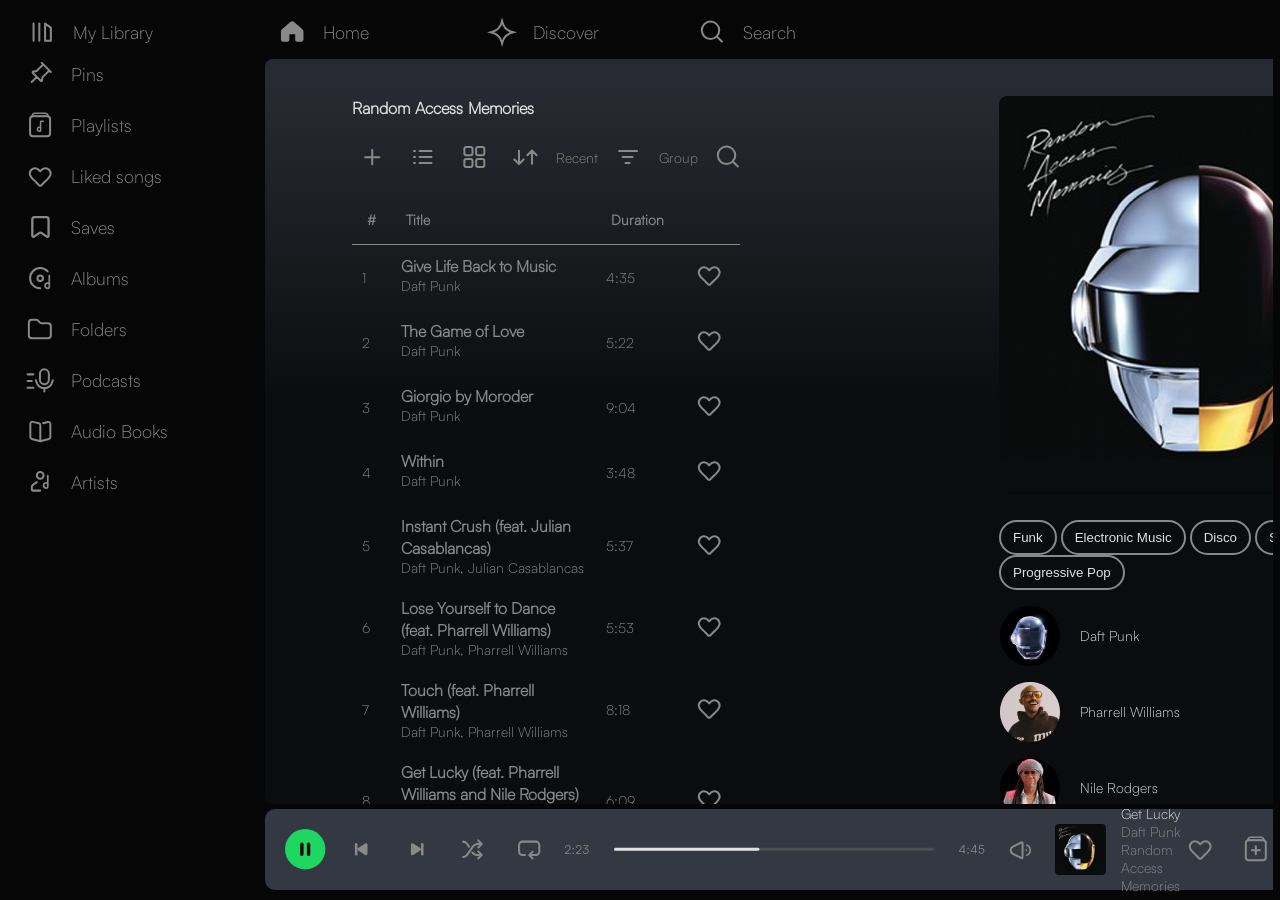
==== commit b0389930: "start creating responsive design for mobile version" ====
--- a/pages/album.html
+++ b/pages/album.html
@@ -183,7 +183,7 @@
 
                             <span>Pins</span></a></li>
 
-                    <li class="nav-link"><a href="#">
+                    <li class="nav-link"><a href="playlist.html">
                             <svg class="nav-icon" width="41" height="41" viewBox="0 0 41 41" fill="none"
                                 xmlns="http://www.w3.org/2000/svg">
                                 <rect width="20" height="20" rx="3" transform="matrix(1 0 0 -1 10.0757 31.3301)"
--- a/css/main.css
+++ b/css/main.css
@@ -1,5 +1,4 @@
 @charset "UTF-8";
-/* დასადგენი მაქვს ეს რისი ფერია */
 /* სქროლის ხაზის გასაქრობად */
 * {
   box-sizing: border-box;
@@ -123,7 +122,7 @@
   padding: 37px;
   overflow-y: auto;
   height: 100%;
-  background: radial-gradient(circle at 65% 50%, #6F7B91, #404652 55%);
+  background: radial-gradient(circle at 65% 60%, #6F7B91 10%, #30343c 55%);
   background-repeat: no-repeat;
   background-attachment: fixed;
   scrollbar-width: none;
@@ -222,10 +221,8 @@
   bottom: -1.5px;
   left: 50%;
   transform: translateX(-50%);
-  /* ხაზის ზომა (დაარეგულირე შენით) */
   width: calc(100% + 20px);
   height: 3px;
-  /* ხაზის ფერი და მომრგვალება */
   background-color: #13BF51;
   border-radius: 4px;
 }
@@ -254,17 +251,14 @@
 }
 
 .lyrics-content {
-  /* ეს თვისება აიძულებს ბრაუზერს აღიქვას Enter-ები */
   white-space: pre-line;
   font-size: 28px;
   font-weight: 700;
   color: #fff;
-  line-height: 1.8; /* ხაზებს შორის დაშორება */
+  line-height: 1.8;
   letter-spacing: -0.04em;
   padding-left: 10px;
-  /* თუ გინდა, რომ ტექსტი ძალიან თეთრი არ იყოს და თვალს არ ჭრიდეს */
   opacity: 0.9;
-  /* პატარა ეფექტი: ტექსტის შერჩევისას (Selection) ფერი */
 }
 .lyrics-content::selection {
   background: #1ed760;
@@ -342,15 +336,14 @@
 }
 
 .main-content-left {
-  flex: 1; /* იკავებს მაქსიმალურ სივრცეს */
+  flex: 1;
   min-width: 0;
 }
 
 .main-content-right {
-  flex: 0 0 358px; /* ფიქსირებული სიგანე, არ იკუმშება */
-  padding: 10px 20px; /* ზედმეტი 60px padding მოვაკელით, რომ ფოტოს დაემსგავსოს */
-  border-left: 1px solid rgba(255, 255, 255, 0.1); /* სურვილისამებრ, გამყოფი ხაზი */
-  /* შიდა ელემენტების სტილი */
+  flex: 0 0 358px;
+  padding: 10px 20px;
+  border-left: 1px solid #DBDBDB;
 }
 .main-content-right .section-name {
   display: flex;
@@ -360,16 +353,7 @@
 }
 .main-content-right .section-name h2 {
   font-size: 14px;
-  font-weight: 700;
   margin: 0;
-  color: #b3b3b3;
-}
-.main-content-right .section-name .navigation-arrows img {
-  cursor: pointer;
-  opacity: 0.7;
-}
-.main-content-right .section-name .navigation-arrows img:hover {
-  opacity: 1;
 }
 .main-content-right .activity > div {
   display: grid;
@@ -378,45 +362,46 @@
   gap: 2px 12px;
   margin-bottom: 20px;
   align-items: center;
-  /* ავატარი */
-}
-.main-content-right .activity > div > img:first-child {
+}
+
+/* კონტეინერი, სადაც ყველა მეგობარია */
+.activity {
+  display: flex;
+  flex-direction: column;
+}
+
+/* თითოეული მეგობრის ბლოკი */
+.activity > div {
+  display: grid;
+  /* პირველი სვეტი ფოტოსთვის (ზომას შიგთავსი განსაზღვრავს), მეორე - ტექსტისთვის */
+  grid-template-columns: auto 1fr;
+  /* ორი რიგი: ერთი სახელისთვის, მეორე სიმღერისთვის */
+  grid-template-rows: auto auto;
+  align-items: center; /* ვერტიკალური ცენტრირება */
+}
+
+/* მეგობრის ფოტო - უნდა დაიკავოს ორივე რიგი */
+.activity div img:first-of-type {
   grid-row: span 2;
-  width: 45px;
-  height: 45px;
-  border-radius: 50%;
-  object-fit: cover;
-}
-.main-content-right .activity > div {
-  /* მეგობრის სახელი */
-}
-.main-content-right .activity > div p.activity {
+}
+
+/* სახელის პარაგრაფი */
+.activity p.activity {
   margin: 0;
-  font-size: 14px;
-  font-weight: 500;
-  color: #ffffff;
-}
-.main-content-right .activity > div {
-  /* სიმღერა და დრო */
-}
-.main-content-right .activity > div .activ-description {
+  align-self: end; /* ქვედა ხაზისკენ სწორება */
+}
+
+/* სიმღერის აღწერის პარაგრაფი */
+.activ-description {
   margin: 0;
-  font-size: 12px;
-  color: #a7a7a7;
-  display: flex;
-  align-items: center;
-  white-space: nowrap;
-  overflow: hidden;
-  text-overflow: ellipsis;
-}
-.main-content-right .activity > div .activ-description b {
-  color: #a7a7a7; /* Spotify-ზე სიმღერის სახელიც ნაცრისფერია ხოლმე აქ */
-  font-weight: 400;
-  margin-right: 4px;
-}
-.main-content-right .activity > div .activ-description img { /* მწვანე აიქონი */
-  width: 12px;
-  margin-right: 6px;
+  display: flex; /* სიმღერა და არტისტი რომ გვერდიგვერდ იყოს */
+  align-items: center;
+  align-self: start; /* ზედა ხაზისკენ სწორება */
+}
+
+/* თუ მწვანე აიქონს იყენებ ტექსტთან */
+.activ-description img {
+  display: inline-block;
 }
 
 tr:hover {
@@ -474,10 +459,6 @@
 .heart svg {
   display: inline-block;
   vertical-align: middle;
-}
-
-.heart-outline:hover {
-  color: #13BF51;
 }
 
 .heart-outline:hover svg path {
@@ -529,6 +510,252 @@
     opacity: 1;
     transform: translateY(0);
     filter: brightness(1);
+  }
+}
+.main-content-album-bg-blue {
+  grid-column-start: 2;
+  grid-row-start: 2;
+  border-radius: 8px;
+  padding: 37px;
+  overflow-y: auto;
+  height: 100%;
+  background: linear-gradient(to bottom, #2C3B86, #060606 50%);
+  background-repeat: no-repeat;
+  background-attachment: fixed;
+  scrollbar-width: none;
+  display: flex;
+}
+
+.main-cover-pic {
+  width: 400px;
+  object-fit: cover;
+  animation-name: blink;
+  animation-duration: 1.5s;
+  animation-iteration-count: infinite;
+}
+
+@keyframes blink {
+  0% {
+    opacity: 1;
+  }
+  50% {
+    opacity: 0.3;
+  }
+  100% {
+    opacity: 1;
+  }
+}
+.button-options {
+  margin: 20px 0 15px 0;
+}
+
+@media (max-width: 600px) {
+  .main-layout {
+    display: flex !important;
+    flex-direction: column !important;
+    height: 100vh !important;
+    overflow: hidden !important;
+    padding: 0 !important;
+    gap: 0 !important;
+  }
+  aside.sidebar,
+  .sidebar,
+  .icon-nav,
+  .cards-section {
+    display: none !important;
+  }
+  .main-content {
+    width: 100% !important;
+    margin: 0 !important;
+    padding: 20px !important;
+    border: none !important;
+    flex: 1;
+    overflow-y: auto !important;
+    box-sizing: border-box !important;
+    display: block !important;
+  }
+  footer.player {
+    position: fixed !important;
+    bottom: 95px !important;
+    left: 8px !important;
+    right: 8px !important;
+    width: calc(100% - 20px) !important;
+    height: 61px !important;
+    box-sizing: border-box !important;
+    z-index: 2000 !important;
+    display: flex !important;
+    align-items: center !important;
+  }
+  .space-for-icons {
+    justify-content: space-between !important;
+  }
+  /* მობილურზე ვმალავთ ყველა ზედმეტ კონტროლს (Shuffle, Loop, Time და ა.შ.) */
+  .player-left > img,
+  .player-right img:not([alt=Pause]):not([alt="Add to Playlist"]) {
+    display: none !important;
+  }
+  /* ვტოვებთ მხოლოდ სიმღერის ბლოკს და 2 მთავარ ღილაკს */
+  .player-left {
+    width: 70% !important;
+    gap: 10px !important;
+  }
+  .song-info {
+    width: 100%;
+    overflow: hidden;
+  }
+  .current-song {
+    width: 44px !important;
+    height: 44px !important;
+    min-width: 44px !important;
+    border-radius: 6px !important;
+  }
+  .song-text {
+    padding-left: 10px !important;
+    white-space: nowrap;
+    overflow: hidden;
+    text-overflow: ellipsis; /* თუ სახელი გრძელია, დააწერტილებს */
+  }
+  .song-name {
+    font-size: 13px !important;
+    font-weight: 500 !important;
+    color: #fff !important;
+  }
+  .artist-name {
+    font-size: 11px !important;
+    color: #b3b3b3 !important;
+  }
+  /* მარჯვენა მხარე: Play და Add ღილაკები */
+  .player-right {
+    display: flex !important;
+    width: auto !important;
+    gap: 15px !important;
+  }
+  .player-right img {
+    width: 24px !important;
+    height: 24px !important;
+    display: block !important;
+    filter: brightness(0) invert(1); /* თეთრი ფერი აიკონებს */
+  }
+  /* 5. ქვედა ნავიგაცია (Mobile Nav) - სულ ბოლოში */
+  .top-sidebar {
+    position: fixed !important;
+    bottom: 0 !important;
+    left: 0 !important;
+    width: 100% !important;
+    height: 95px !important;
+    background-color: #060606 !important;
+    display: flex !important;
+    z-index: 2001 !important;
+    align-items: center !important;
+    border-top: 1px solid #282828 !important;
+  }
+  /* ნავიგაციის შიდა სტრუქტურა */
+  .header-navigation {
+    width: 100% !important;
+  }
+  .main-nav-list {
+    display: flex !important;
+    width: 100% !important;
+    justify-content: space-around !important;
+    margin: 0 !important;
+    padding: 0 !important;
+    list-style: none !important;
+  }
+  .nav-link {
+    display: flex !important;
+    flex-direction: column !important;
+    align-items: center !important;
+    flex: 1 !important;
+  }
+  .nav-link a {
+    display: flex !important;
+    flex-direction: column !important;
+    align-items: center !important;
+    text-decoration: none !important;
+    color: inherit !important;
+  }
+  .nav-icon {
+    width: 24px !important;
+    height: 24px !important;
+    display: block !important;
+    margin-bottom: 4px !important;
+  }
+  .nav-text {
+    display: block !important;
+    font-size: 10px !important;
+    font-weight: 600 !important;
+  }
+  /* Me აიკონის გამოჩენა */
+  .Me-icon {
+    display: flex !important;
+  }
+}
+@media (max-width: 600px) {
+  /* 1. გრიდის გასწორება: 2 ქარდი გვერდიგვერდ */
+  .search-section {
+    display: grid !important;
+    grid-template-columns: 1fr 1fr !important; /* 2 თანაბარი სვეტი */
+    gap: 12px !important;
+    padding: 5px 0 !important;
+  }
+  /* 2. ქარდის ზომა და ფორმა */
+  .search-item {
+    position: relative !important;
+    /* თუ ფიქსირებულმა 100px-მა არ იმუშავა, გამოვიყენოთ aspect-ratio */
+    aspect-ratio: 16/9 !important;
+    height: auto !important; /* ვაუქმებთ დესკტოპის სიმაღლეს */
+    min-height: 90px !important; /* მინიმალური ზღვარი */
+    max-height: 110px !important; /* მაქსიმალური ზღვარი */
+    border-radius: 8px !important;
+    overflow: hidden !important;
+    width: 100% !important;
+    margin: 0 !important;
+    display: block !important; /* ვრწმუნდებით, რომ flex-მა არ გაწელოს */
+  }
+  /* ძალიან მნიშვნელოვანია: თუ მშობელ კონტეინერს (search-section) 
+     აქვს grid-auto-rows ან align-items: stretch, ის ძალით გაწელავს ქარდს */
+  .search-section {
+    display: grid !important;
+    grid-template-columns: 1fr 1fr !important;
+    grid-auto-rows: min-content !important; /* ეს არ მისცემს საშუალებას სიმაღლეში გაიზარდოს */
+    align-items: start !important;
+    gap: 12px !important;
+  }
+  /* 3. ტექსტი ქარდის შიგნით */
+  .search-item h3 {
+    position: absolute;
+    top: 12px;
+    left: 12px;
+    font-size: 14px !important;
+    font-weight: 700 !important;
+    margin: 0 !important;
+    color: white !important;
+    max-width: 80px; /* რომ ტექსტი არ გადაეფაროს სურათს */
+    line-height: 1.2;
+  }
+  /* 4. სურათის განლაგება (Spotify-ს ეფექტი) */
+  .search-item img {
+    position: absolute !important;
+    right: -12px !important; /* კუთხეში გასვლა */
+    bottom: -5px !important; /* ქვემოთ ჩასვლა */
+    width: 65px !important;
+    height: 65px !important;
+    transform: rotate(25deg) !important; /* დახრილობა */
+    box-shadow: 0 4px 10px rgba(0, 0, 0, 0.3);
+    display: block !important;
+  }
+  /* 5. კონტეინერის დაშორებები */
+  .search-main-container {
+    padding: 10px 15px !important;
+  }
+  .search-main-container h2 {
+    font-size: 22px !important;
+    margin-bottom: 15px !important;
+  }
+  /* 6. Recent searches-ის დამალვა ან გასწორება */
+  /* თუ გინდა რომ მხოლოდ Browse All გამოჩნდეს როგორც ფოტოზეა: */
+  .cards-section {
+    display: none !important;
   }
 }
 .sidebar {
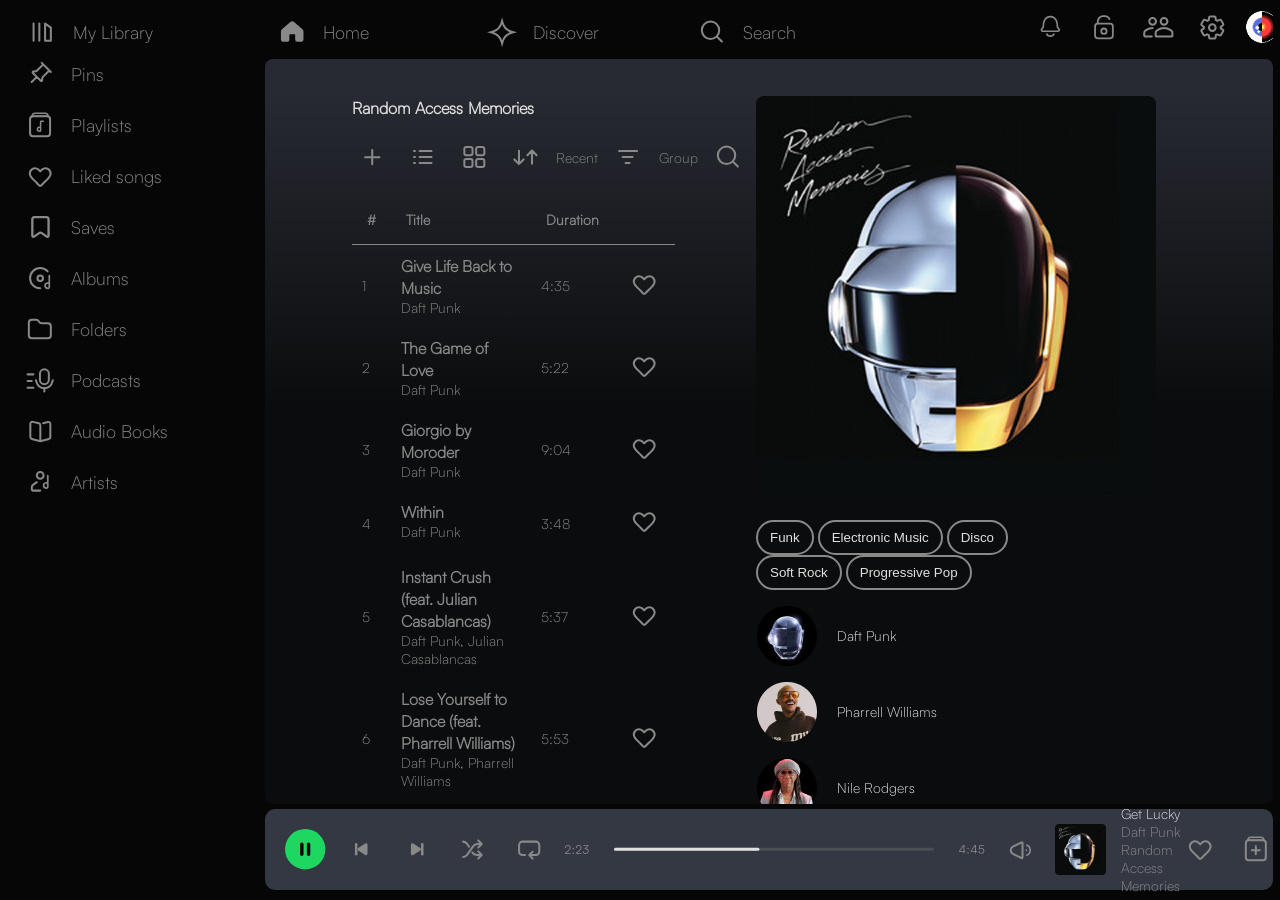
==== commit d2f7ec97: "fixing path" ====
--- a/pages/album.html
+++ b/pages/album.html
@@ -22,7 +22,7 @@
                 <div class="header-navigation">
                     <ul class="main-nav-list">
 
-                        <li class="nav-link"><a href="/pages/library.html">
+                        <li class="nav-link"><a href="library.html">
 
                                 <svg class="nav-icon" width="41" height="41" viewBox="0 0 41 41" fill="none"
                                     xmlns="http://www.w3.org/2000/svg">
@@ -63,7 +63,7 @@
                             </a>
                         </li>
 
-                        <li class="nav-link"><a href="./search.html">
+                        <li class="nav-link"><a href="search.html">
 
                                 <svg class="nav-icon" width="41" height="41" viewBox="0 0 41 41" fill="none"
                                     xmlns="http://www.w3.org/2000/svg">
@@ -134,7 +134,7 @@
                                 </svg>
                             </a>
                         </li>
-                        <li class="top-nav-link"><a href="#">
+                        <li class="top-nav-link"><a href="friends-activity.html">
                                 <svg class="nav-icon" width="41" height="41" viewBox="0 0 41 41" fill="none"
                                     xmlns="http://www.w3.org/2000/svg">
                                     <path
@@ -198,7 +198,7 @@
                             </svg>
 
                             <span>Playlists</span></a></li>
-                    <li class="nav-link"><a href="/pages/likedsongs.html">
+                    <li class="nav-link"><a href="likedsongs.html">
 
                             <svg class="nav-icon" width="41" height="41" viewBox="0 0 41 41" fill="none"
                                 xmlns="http://www.w3.org/2000/svg">
@@ -218,7 +218,7 @@
                             </svg>
                             <span>Saves</span></a></li>
 
-                    <li class="nav-link"><a href="/pages/album.html">
+                    <li class="nav-link"><a href="album.html">
                             <svg class="nav-icon" width="41" height="41" viewBox="0 0 41 41" fill="none"
                                 xmlns="http://www.w3.org/2000/svg">
                                 <circle cx="20.2054" cy="20.2065" r="2.75528" stroke="#898989" stroke-width="2.02054" />
--- a/css/main.css
+++ b/css/main.css
@@ -55,7 +55,7 @@
 
 .main-layout {
   display: grid;
-  grid-template-columns: 260px 1fr;
+  grid-template-columns: 260px minmax(0, 1fr);
   grid-template-rows: 54px 1fr 81px;
   column-gap: 5px;
   row-gap: 5px;
@@ -267,13 +267,16 @@
 
 .search-section {
   display: flex;
-  gap: 30px;
+  gap: 20px;
+  position: relative;
+  overflow: hidden;
 }
 
 .search-item {
   width: 170px;
   height: 170px;
   border-radius: 12px;
+  flex-shrink: 0;
   position: relative;
   overflow: hidden;
 }
@@ -364,42 +367,34 @@
   align-items: center;
 }
 
-/* კონტეინერი, სადაც ყველა მეგობარია */
 .activity {
   display: flex;
   flex-direction: column;
 }
 
-/* თითოეული მეგობრის ბლოკი */
 .activity > div {
   display: grid;
-  /* პირველი სვეტი ფოტოსთვის (ზომას შიგთავსი განსაზღვრავს), მეორე - ტექსტისთვის */
   grid-template-columns: auto 1fr;
-  /* ორი რიგი: ერთი სახელისთვის, მეორე სიმღერისთვის */
   grid-template-rows: auto auto;
-  align-items: center; /* ვერტიკალური ცენტრირება */
-}
-
-/* მეგობრის ფოტო - უნდა დაიკავოს ორივე რიგი */
+  align-items: center;
+}
+
 .activity div img:first-of-type {
   grid-row: span 2;
 }
 
-/* სახელის პარაგრაფი */
 .activity p.activity {
   margin: 0;
-  align-self: end; /* ქვედა ხაზისკენ სწორება */
-}
-
-/* სიმღერის აღწერის პარაგრაფი */
+  align-self: end;
+}
+
 .activ-description {
   margin: 0;
-  display: flex; /* სიმღერა და არტისტი რომ გვერდიგვერდ იყოს */
-  align-items: center;
-  align-self: start; /* ზედა ხაზისკენ სწორება */
-}
-
-/* თუ მწვანე აიქონს იყენებ ტექსტთან */
+  display: flex;
+  align-items: center;
+  align-self: start;
+}
+
 .activ-description img {
   display: inline-block;
 }
@@ -409,7 +404,7 @@
 }
 
 .playlist-table {
-  width: 60%;
+  width: 80%;
   border-collapse: collapse;
   animation-name: clarify;
   animation-duration: 1.6s;
@@ -487,8 +482,8 @@
 }
 
 .album-details {
-  flex: 0 0 400px;
-  width: 400px;
+  flex: 0 0 300px;
+  width: 300px;
   margin-right: 180px;
 }
 
@@ -576,7 +571,7 @@
   }
   footer.player {
     position: fixed !important;
-    bottom: 95px !important;
+    bottom: 104px !important;
     left: 8px !important;
     right: 8px !important;
     width: calc(100% - 20px) !important;
@@ -589,12 +584,10 @@
   .space-for-icons {
     justify-content: space-between !important;
   }
-  /* მობილურზე ვმალავთ ყველა ზედმეტ კონტროლს (Shuffle, Loop, Time და ა.შ.) */
   .player-left > img,
   .player-right img:not([alt=Pause]):not([alt="Add to Playlist"]) {
     display: none !important;
   }
-  /* ვტოვებთ მხოლოდ სიმღერის ბლოკს და 2 მთავარ ღილაკს */
   .player-left {
     width: 70% !important;
     gap: 10px !important;
@@ -613,18 +606,15 @@
     padding-left: 10px !important;
     white-space: nowrap;
     overflow: hidden;
-    text-overflow: ellipsis; /* თუ სახელი გრძელია, დააწერტილებს */
+    text-overflow: ellipsis;
   }
   .song-name {
     font-size: 13px !important;
     font-weight: 500 !important;
-    color: #fff !important;
   }
   .artist-name {
     font-size: 11px !important;
-    color: #b3b3b3 !important;
-  }
-  /* მარჯვენა მხარე: Play და Add ღილაკები */
+  }
   .player-right {
     display: flex !important;
     width: auto !important;
@@ -634,24 +624,21 @@
     width: 24px !important;
     height: 24px !important;
     display: block !important;
-    filter: brightness(0) invert(1); /* თეთრი ფერი აიკონებს */
-  }
-  /* 5. ქვედა ნავიგაცია (Mobile Nav) - სულ ბოლოში */
+  }
   .top-sidebar {
     position: fixed !important;
     bottom: 0 !important;
     left: 0 !important;
     width: 100% !important;
-    height: 95px !important;
-    background-color: #060606 !important;
+    height: 105px !important;
+    padding-bottom: 35px !important;
     display: flex !important;
+    align-items: center !important;
     z-index: 2001 !important;
-    align-items: center !important;
-    border-top: 1px solid #282828 !important;
-  }
-  /* ნავიგაციის შიდა სტრუქტურა */
-  .header-navigation {
-    width: 100% !important;
+    background: linear-gradient(to bottom, rgba(0, 0, 0, 0.85) 0%, rgba(0, 0, 0, 0.9) 40%, rgb(0, 0, 0) 100%) !important;
+    backdrop-filter: blur(20px) !important;
+    -webkit-backdrop-filter: blur(20px) !important;
+    border-top: 1px solid rgba(255, 255, 255, 0.08) !important;
   }
   .main-nav-list {
     display: flex !important;
@@ -661,100 +648,79 @@
     padding: 0 !important;
     list-style: none !important;
   }
-  .nav-link {
-    display: flex !important;
-    flex-direction: column !important;
-    align-items: center !important;
-    flex: 1 !important;
-  }
   .nav-link a {
     display: flex !important;
     flex-direction: column !important;
     align-items: center !important;
     text-decoration: none !important;
-    color: inherit !important;
+    height: 100% !important;
   }
   .nav-icon {
-    width: 24px !important;
-    height: 24px !important;
+    min-width: 40px !important;
+    min-height: 40px !important;
     display: block !important;
-    margin-bottom: 4px !important;
+    object-fit: contain !important;
   }
   .nav-text {
-    display: block !important;
-    font-size: 10px !important;
+    font-size: 13px !important;
     font-weight: 600 !important;
   }
-  /* Me აიკონის გამოჩენა */
   .Me-icon {
     display: flex !important;
   }
 }
-@media (max-width: 600px) {
-  /* 1. გრიდის გასწორება: 2 ქარდი გვერდიგვერდ */
+@media (max-width: 600px) and (max-width: 600px) {
   .search-section {
     display: grid !important;
-    grid-template-columns: 1fr 1fr !important; /* 2 თანაბარი სვეტი */
+    grid-template-columns: 1fr 1fr !important;
+    grid-auto-rows: min-content !important;
+    align-items: start !important;
     gap: 12px !important;
     padding: 5px 0 !important;
   }
-  /* 2. ქარდის ზომა და ფორმა */
   .search-item {
     position: relative !important;
-    /* თუ ფიქსირებულმა 100px-მა არ იმუშავა, გამოვიყენოთ aspect-ratio */
     aspect-ratio: 16/9 !important;
-    height: auto !important; /* ვაუქმებთ დესკტოპის სიმაღლეს */
-    min-height: 90px !important; /* მინიმალური ზღვარი */
-    max-height: 110px !important; /* მაქსიმალური ზღვარი */
+    height: auto !important;
+    min-height: 90px !important;
+    max-height: 110px !important;
     border-radius: 8px !important;
     overflow: hidden !important;
     width: 100% !important;
     margin: 0 !important;
-    display: block !important; /* ვრწმუნდებით, რომ flex-მა არ გაწელოს */
-  }
-  /* ძალიან მნიშვნელოვანია: თუ მშობელ კონტეინერს (search-section) 
-     აქვს grid-auto-rows ან align-items: stretch, ის ძალით გაწელავს ქარდს */
-  .search-section {
-    display: grid !important;
-    grid-template-columns: 1fr 1fr !important;
-    grid-auto-rows: min-content !important; /* ეს არ მისცემს საშუალებას სიმაღლეში გაიზარდოს */
-    align-items: start !important;
-    gap: 12px !important;
-  }
-  /* 3. ტექსტი ქარდის შიგნით */
+    display: block !important;
+  }
   .search-item h3 {
-    position: absolute;
-    top: 12px;
-    left: 12px;
-    font-size: 14px !important;
+    position: absolute !important;
+    top: 12px !important;
+    left: 12px !important;
+    font-size: 22px !important;
     font-weight: 700 !important;
     margin: 0 !important;
     color: white !important;
-    max-width: 80px; /* რომ ტექსტი არ გადაეფაროს სურათს */
-    line-height: 1.2;
-  }
-  /* 4. სურათის განლაგება (Spotify-ს ეფექტი) */
+    max-width: 80px !important;
+    line-height: 1.2 !important;
+  }
   .search-item img {
     position: absolute !important;
-    right: -12px !important; /* კუთხეში გასვლა */
-    bottom: -5px !important; /* ქვემოთ ჩასვლა */
-    width: 65px !important;
-    height: 65px !important;
-    transform: rotate(25deg) !important; /* დახრილობა */
-    box-shadow: 0 4px 10px rgba(0, 0, 0, 0.3);
+    right: -10px !important;
+    bottom: -5px !important;
+    width: 85px !important;
+    height: 85px !important;
+    transform: rotate(25deg) !important;
     display: block !important;
   }
-  /* 5. კონტეინერის დაშორებები */
   .search-main-container {
     padding: 10px 15px !important;
   }
   .search-main-container h2 {
-    font-size: 22px !important;
+    font-size: 28px !important;
     margin-bottom: 15px !important;
   }
-  /* 6. Recent searches-ის დამალვა ან გასწორება */
-  /* თუ გინდა რომ მხოლოდ Browse All გამოჩნდეს როგორც ფოტოზეა: */
-  .cards-section {
+  .search-nav h3 {
+    font-size: 24px !important;
+  }
+  .navigation-arrows {
     display: none !important;
   }
 }
